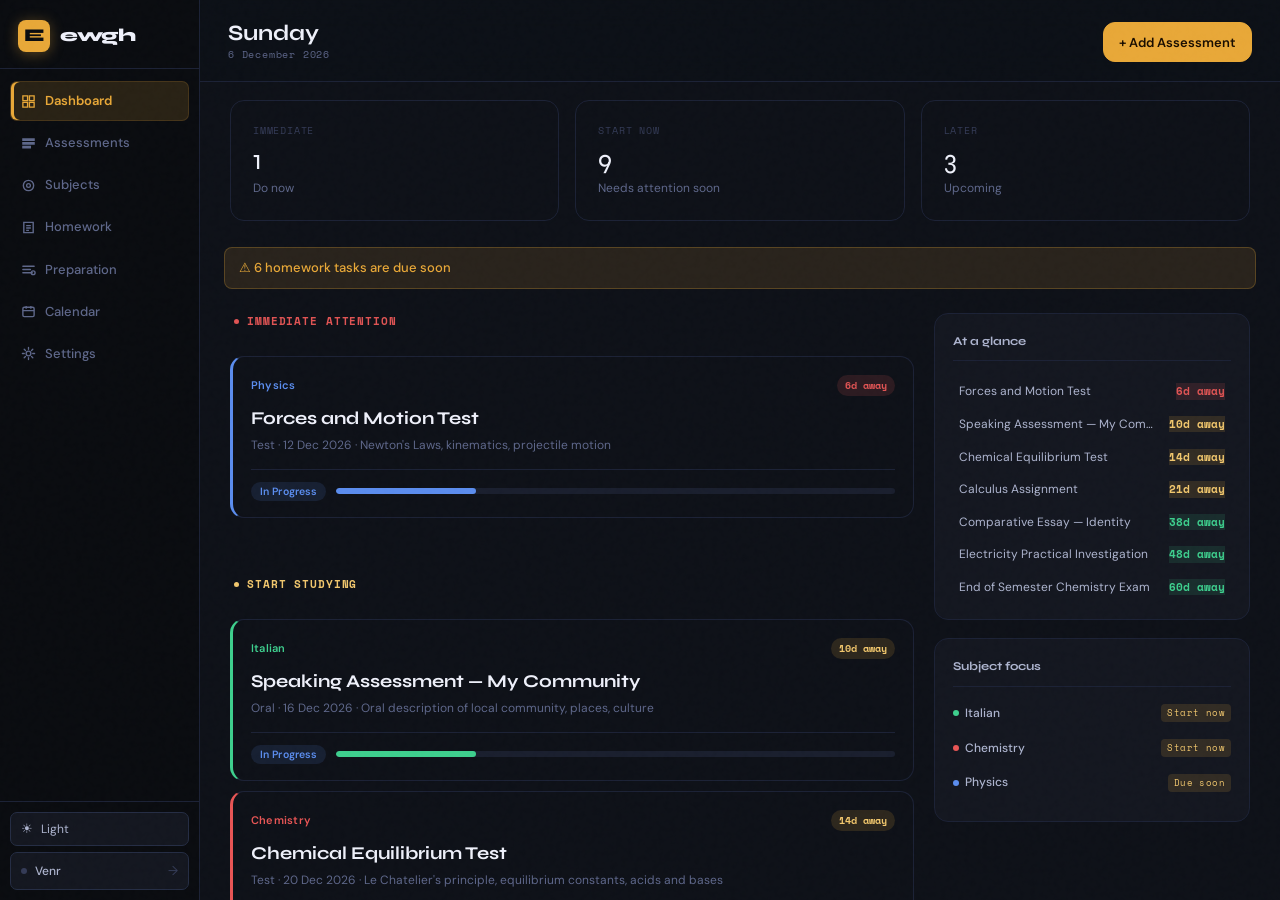
==== index.html @ c9651c01 "Add files via upload" ====
<!DOCTYPE html>
<html lang="en" data-theme="dark">
<head>
<meta charset="UTF-8">
<meta name="viewport" content="width=device-width, initial-scale=1.0">
<title>Ewgh | Efficient Work and Goal Handler</title>
<link rel="icon" type="image/png" href="favicon.png">
<link rel="preconnect" href="https://fonts.googleapis.com">
<link rel="preconnect" href="https://fonts.gstatic.com" crossorigin>
<link href="https://fonts.googleapis.com/css2?family=Space+Mono:wght@400;700&family=Syne:wght@500;600;700;800&family=DM+Sans:ital,wght@0,300;0,400;0,500;0,600;1,400&display=swap" rel="stylesheet">
<link rel="stylesheet" href="style.css">
</head>
<body>

<!-- ═══════════════════════════════════════════════════════
     SIDEBAR
═══════════════════════════════════════════════════════ -->
<aside class="sidebar">
  <div class="sidebar-brand">
    <div class="brand-mark">E</div>
    <span class="brand-name">ewgh</span>
  </div>

  <nav class="nav">
    <a class="nav-item active" data-view="dashboard">
      <svg class="nav-icon" viewBox="0 0 16 16"><path d="M2 2h5v5H2zM9 2h5v5H9zM2 9h5v5H2zM9 9h5v5H9z"/></svg>
      <span>Dashboard</span>
    </a>
    <a class="nav-item" data-view="assessments">
      <svg class="nav-icon" viewBox="0 0 16 16"><path d="M2 3h12v1.5H2zM2 7h12v1.5H2zM2 11h8v1.5H2z"/></svg>
      <span>Assessments</span>
    </a>
    <a class="nav-item" data-view="subjects">
      <svg class="nav-icon" viewBox="0 0 16 16"><circle cx="8" cy="8" r="5.5" fill="none" stroke-width="1.5"/><circle cx="8" cy="8" r="2"/></svg>
      <span>Subjects</span>
    </a>
    <a class="nav-item" data-view="homework">
      <svg class="nav-icon" viewBox="0 0 16 16"><path d="M3 2.5h10v11H3z" fill="none" stroke-width="1.5"/><path d="M5.5 6h5M5.5 8.5h5M5.5 11h3"/></svg>
      <span>Homework</span>
    </a>
    <a class="nav-item" data-view="workspace">
      <svg class="nav-icon" viewBox="0 0 16 16"><path d="M2 4.5h12M2 8h8M2 11.5h10" stroke-linecap="round" stroke-width="1.5" fill="none"/><circle cx="13" cy="11.5" r="2" fill="none" stroke-width="1.5"/></svg>
      <span>Preparation</span>
    </a>
    <a class="nav-item" data-view="calendar">
      <svg class="nav-icon" viewBox="0 0 16 16"><rect x="2" y="3.5" width="12" height="10" rx="1.5" fill="none" stroke-width="1.5"/><path d="M2 7h12M5.5 2v3M10.5 2v3"/></svg>
      <span>Calendar</span>
    </a>
    <a class="nav-item" data-view="settings">
      <svg class="nav-icon" viewBox="0 0 16 16"><circle cx="8" cy="8" r="2.5" fill="none" stroke-width="1.5"/><path d="M8 1.5v2M8 12.5v2M1.5 8h2M12.5 8h2M3.4 3.4l1.4 1.4M11.2 11.2l1.4 1.4M3.4 12.6l1.4-1.4M11.2 4.8l1.4-1.4" stroke-linecap="round"/></svg>
      <span>Settings</span>
    </a>
  </nav>

  <div class="sidebar-foot">
    <button class="theme-btn" onclick="toggleTheme()">
      <span id="theme-icon">☀</span>
      <span id="theme-label">Light</span>
    </button>
    <a class="venr-link" href="venr.html" target="_blank">
      <span class="venr-dot"></span>
      <span class="venr-name">Venr</span>
      <span class="venr-arrow">→</span>
    </a>
  </div>
</aside>

<!-- ═══════════════════════════════════════════════════════
     MAIN
═══════════════════════════════════════════════════════ -->
<main class="main">

  <!-- ── DASHBOARD ────────────────────────────────────── -->
  <section id="view-dashboard" class="view active">
    <header class="topbar">
      <div>
        <div class="topbar-day" id="hdr-day"></div>
        <div class="topbar-date" id="hdr-date"></div>
      </div>
      <div class="topbar-right">
        <button class="btn btn-primary" onclick="openAddAssessment()">+ Add Assessment</button>
      </div>
    </header>


    <div class="dash-summary" id="dash-summary"></div>

    <div id="alert-banner" class="alert-strip hidden"></div>
    <div id="almost-due-banner" class="alert-strip alert-strip-amber hidden"></div>

    <div class="dash-layout">
      <div class="dash-feed">

        <div class="feed-group">
          <div class="feed-label urgent-label">
            <span class="feed-dot"></span>IMMEDIATE ATTENTION
          </div>
          <div id="do-now-list" class="card-stack"></div>
        </div>

        <div class="feed-group">
          <div class="feed-label warn-label">
            <span class="feed-dot"></span>START STUDYING
          </div>
          <div id="coming-soon-list" class="card-stack"></div>
        </div>

        <div class="feed-group">
          <div class="feed-label dim-label">
            <span class="feed-dot"></span>COMING UP LATER
          </div>
          <div id="later-list" class="card-stack"></div>
        </div>

      </div>

      <div class="dash-rail">
        <div class="rail-card">
          <div class="rail-title">At a glance</div>
          <div id="urgency-radar"></div>
        </div>
        <div class="rail-card">
          <div class="rail-title">Subject focus</div>
          <div id="subject-status-list"></div>
        </div>
      </div>
    </div>
  </section>

  <!-- ── ASSESSMENTS ──────────────────────────────────── -->
  <section id="view-assessments" class="view">
    <header class="topbar">
      <div>
        <h1 class="page-title">Assessments</h1>
        <div class="page-sub" id="assessment-count-label"></div>
      </div>
      <div class="topbar-right">
        <select id="filter-subject" class="sel">
          <option value="">All Subjects</option>
        </select>
        <select id="filter-type" class="sel">
          <option value="">All Types</option>
          <option value="exam">Exam</option><option value="test">Test</option>
          <option value="assignment">Assignment</option><option value="oral">Oral</option>
          <option value="practical">Practical</option><option value="project">Project</option>
          <option value="investigation">Investigation</option><option value="task">Task</option>
        </select>
        <button class="btn btn-primary" onclick="openAddAssessment()">+ Add Assessment</button>
      </div>
    </header>
    
    <div id="assessments-grid" class="a-grid"></div>
  </section>

  <!-- ── SUBJECTS ─────────────────────────────────────── -->
  <section id="view-subjects" class="view">
    <header class="topbar">
      <div><h1 class="page-title">Subjects</h1></div>
      <div class="topbar-right">
        <button class="btn btn-outline" onclick="openAddSubjectModal()">+ Add Subject</button>
      </div>
    </header>
    <div id="subjects-grid" class="s-grid"></div>
  </section>

  <!-- ── HOMEWORK ─────────────────────────────────────── -->
  <section id="view-homework" class="view">
    <header class="topbar">
      <div>
        <h1 class="page-title">Homework</h1>
        <div class="page-sub">Day-to-day tasks</div>
      </div>
      <div class="topbar-right"></div>
    </header>
    <div class="summary-strip" id="homework-summary"></div>
    <div id="homework-grid" class="hw-grid"></div>
  </section>

  <!-- ── PREPARATION ─────────────────────────────────── -->
  <section id="view-workspace" class="view">
    <!-- Main list view -->
    <div id="prep-list-view">
      <header class="topbar">
        <div>
          <h1 class="page-title">Preparation</h1>
          <div class="page-sub" id="prep-subtitle">Active assessments to prepare for</div>
        </div>
        <div class="topbar-right">
          <button class="btn btn-primary" onclick="openAddAssessment()">+ Add Assessment</button>
        </div>
      </header>
      <div id="prep-body" class="prep-body"></div>
    </div>

    <!-- Assessment detail / prep page -->
    <div id="prep-detail-view" class="hidden">
      <header class="topbar">
        <div style="display:flex;align-items:center;gap:12px">
          <button class="btn btn-ghost prep-back-btn" onclick="closePrepDetail()">
            <svg viewBox="0 0 16 16" width="14" height="14" fill="none" stroke="currentColor" stroke-width="1.8" stroke-linecap="round"><path d="M10 3L5 8l5 5"/></svg>
            Preparation
          </button>
          <div class="topbar-divider"></div>
          <div>
            <div id="prep-detail-title" class="page-title" style="font-size:18px"></div>
            <div id="prep-detail-sub" class="page-sub"></div>
          </div>
        </div>
        <div class="topbar-right">
          <div id="prep-detail-countdown" class="prep-countdown-badge"></div>
        </div>
      </header>
      <div id="prep-detail-body" class="prep-detail-body"></div>
    </div>
  </section>

  <!-- ── CALENDAR ─────────────────────────────────────── -->
  <section id="view-calendar" class="view">
    <header class="topbar">
      <div>
        <h1 class="page-title">Calendar</h1>
        <div class="page-sub" id="cal-month-label"></div>
      </div>
      <div class="topbar-right">
        <div class="cal-controls">
          <div class="cal-view-switch" role="tablist" aria-label="Calendar view switcher">
            <button class="btn btn-outline cal-view-btn" id="cal-view-year" onclick="calSetView('year')" title="Year view">Year</button>
            <button class="btn btn-outline cal-view-btn" id="cal-view-month" onclick="calSetView('month')" title="Month view">Month</button>
            <button class="btn btn-outline cal-view-btn" id="cal-view-week" onclick="calSetView('week')" title="Week view">Week</button>
          </div>
          <div class="cal-divider"></div>
          <button class="btn btn-ghost" onclick="calNav(-1)" aria-label="Previous period">‹</button>
          <button class="btn btn-ghost cal-today-btn" onclick="calToday()">Today</button>
          <button class="btn btn-ghost" onclick="calNav(1)" aria-label="Next period">›</button>
        </div>
      </div>
    </header>
    <div class="cal-shell" id="cal-shell">
      <div class="cal-main" id="cal-main"></div>
      <div class="cal-panel" id="cal-panel">
        <div class="cal-panel-empty">Select a day</div>
      </div>
    </div>
  </section>

  <!-- ── SETTINGS ─────────────────────────────────────── -->
  <section id="view-settings" class="view">
    <header class="topbar">
      <div><h1 class="page-title">Settings</h1></div>
    </header>
    <div class="settings-wrap">

      <div class="settings-card">
        <h3 class="settings-title">Revision Lead Times</h3>
        <p class="settings-sub">Days before due date when revision should begin.</p>
        <div class="settings-row"><label>Easy quiz</label><input type="number" id="pref-lead-easy" class="settings-num" min="1" max="30"><span class="settings-unit">days</span></div>
        <div class="settings-row"><label>Moderate test</label><input type="number" id="pref-lead-moderate" class="settings-num" min="1" max="60"><span class="settings-unit">days</span></div>
        <div class="settings-row"><label>Major exam</label><input type="number" id="pref-lead-hard" class="settings-num" min="1" max="90"><span class="settings-unit">days</span></div>
      </div>

      <div class="settings-card">
        <h3 class="settings-title">Appearance</h3>
        <div class="settings-row">
          <label>Theme</label>
          <button class="btn btn-outline" onclick="toggleTheme()" id="theme-settings-btn">Switch to Light</button>
        </div>
      </div>

      <div class="settings-card">
        <h3 class="settings-title">Venr Integration</h3>
        <p class="settings-sub">Venr is a focused recall &amp; speaking practice tool.</p>
        <a href="venr.html" target="_blank" class="btn btn-outline venr-open-btn">Open Venr →</a>
      </div>

      <div class="settings-card danger-card">
        <h3 class="settings-title">Data</h3>
        <p class="settings-sub">Export, import, or reset all Ewgh data.</p>
        <div class="settings-btn-row">
          <button class="btn btn-outline" onclick="exportData()">Export JSON</button>
          <button class="btn btn-outline" onclick="triggerImport()">Import JSON</button>
          <button class="btn btn-danger" onclick="confirmReset()">Reset All Data</button>
        </div>
        <input type="file" id="import-file-input" accept=".json" style="display:none" onchange="importData(event)">
      </div>

    </div>
    <div class="settings-footer">
      <button class="btn btn-primary" onclick="saveSettings()">Save Preferences</button>
      <span id="settings-saved-msg" class="save-tick hidden">✓ Saved</span>
    </div>
  </section>

</main>

<!-- ═══════════════════════════════════════════════════════
     MODAL: ADD / EDIT ASSESSMENT
═══════════════════════════════════════════════════════ -->
<div id="modal-assessment" class="overlay hidden">
  <div class="dialog">
    <div class="dialog-head">
      <h2 id="modal-title" class="dialog-title">Add Assessment</h2>
      <button class="close-btn" onclick="closeModal('modal-assessment')">✕</button>
    </div>
    <div class="dialog-body">
      <input type="hidden" id="form-id">
      <div class="form-row2">
        <div class="fgroup"><label class="flabel">Subject *</label><select id="form-subject" class="finput"><option value="">Select…</option></select></div>
        <div class="fgroup"><label class="flabel">Type *</label><select id="form-type" class="finput"><option value="test">Test</option><option value="exam">Exam</option><option value="assignment">Assignment</option><option value="oral">Oral</option><option value="practical">Practical</option><option value="project">Project</option><option value="investigation">Investigation</option><option value="task">Task</option></select></div>
      </div>
      <div class="fgroup"><label class="flabel">Title *</label><input type="text" id="form-title" class="finput" placeholder="e.g. Forces and Motion Test"></div>
      <div class="form-row2">
        <div class="fgroup"><label class="flabel">Due / Test Date *</label><input type="date" id="form-date" class="finput"></div>
        <div class="fgroup"><label class="flabel">Weighting (%)</label><input type="number" id="form-weighting" class="finput" min="0" max="100" placeholder="e.g. 25"></div>
      </div>
      <div class="fgroup"><label class="flabel">Topic Summary</label><input type="text" id="form-topic" class="finput" placeholder="What this covers in brief"></div>
      <div class="fgroup"><label class="flabel">Syllabus Points <span class="flabel-hint">one per line</span></label><textarea id="form-syllabus" class="finput ftextarea" rows="4" placeholder="Newton's First Law&#10;Kinematics equations&#10;Projectile motion"></textarea></div>
      <div class="fgroup"><label class="flabel">Difficulty</label><select id="form-difficulty" class="finput"><option value="easy">Easy</option><option value="moderate" selected>Moderate</option><option value="hard">Hard</option></select></div>
      <div class="fgroup"><label class="flabel">Notes</label><textarea id="form-notes" class="finput ftextarea" rows="2" placeholder="Extra notes, links, resources…"></textarea></div>
    </div>
    <div class="dialog-foot">
      <button class="btn btn-ghost" onclick="closeModal('modal-assessment')">Cancel</button>
      <button class="btn btn-primary" onclick="saveAssessment()">Save Assessment</button>
    </div>
  </div>
</div>

<!-- ═══════════════════════════════════════════════════════
     MODAL: ASSESSMENT DETAIL
═══════════════════════════════════════════════════════ -->
<div id="modal-detail" class="overlay hidden">
  <div class="dialog dialog-lg">
    <div class="dialog-head">
      <h2 id="detail-title" class="dialog-title"></h2>
      <button class="close-btn" onclick="closeModal('modal-detail')">✕</button>
    </div>
    <div class="dialog-body" id="detail-body"></div>
  </div>
</div>

<!-- ═══════════════════════════════════════════════════════
     MODAL: SUBJECT
═══════════════════════════════════════════════════════ -->
<div id="modal-subject" class="overlay hidden">
  <div class="dialog dialog-sm">
    <div class="dialog-head">
      <h2 id="subj-modal-title" class="dialog-title">Add Subject</h2>
      <button class="close-btn" onclick="closeModal('modal-subject')">✕</button>
    </div>
    <div class="dialog-body">
      <input type="hidden" id="subj-edit-id">
      <div class="fgroup"><label class="flabel">Subject Name *</label><input type="text" id="subj-name" class="finput" placeholder="e.g. Physics"></div>
      <div class="fgroup"><label class="flabel">Colour</label><input type="color" id="subj-color" class="finput fcolor" value="#e8a838"></div>
      <div class="fgroup"><label class="flabel">Priority</label><select id="subj-priority" class="finput"><option value="1">Normal</option><option value="1.5">High</option><option value="2">Critical</option></select></div>
    </div>
    <div class="dialog-foot">
      <button class="btn btn-ghost" onclick="closeModal('modal-subject')">Cancel</button>
      <button class="btn btn-primary" id="subj-save-btn" onclick="saveSubject()">Add Subject</button>
    </div>
  </div>
</div>

<!-- ═══════════════════════════════════════════════════════
     MODAL: HOMEWORK
═══════════════════════════════════════════════════════ -->
<div id="modal-homework" class="overlay hidden">
  <div class="dialog dialog-sm">
    <div class="dialog-head">
      <h2 id="hw-modal-title" class="dialog-title">Add Homework</h2>
      <button class="close-btn" onclick="closeModal('modal-homework')">✕</button>
    </div>
    <div class="dialog-body">
      <input type="hidden" id="hw-form-id">
      <input type="hidden" id="hw-preset-subject">
      <div class="fgroup" id="hw-subject-row"><label class="flabel">Subject *</label><select id="hw-subject" class="finput"><option value="">Select…</option></select></div>
      <div class="fgroup" style="display:none"><label class="flabel">Subject</label><div id="hw-subject-label" class="finput" style="display:none;padding:8px 11px;background:var(--bg-3);color:var(--t0);border-radius:8px;font-size:13px"></div></div>
      <div class="fgroup"><label class="flabel">Task *</label><input type="text" id="hw-task" class="finput" placeholder="e.g. Complete Chapter 4 exercises"></div>
      <div class="fgroup"><label class="flabel">Due Date</label><input type="date" id="hw-date" class="finput"></div>
      <div class="fgroup"><label class="flabel">Priority</label><select id="hw-priority" class="finput"><option value="normal">Normal</option><option value="high">High</option><option value="urgent">Urgent</option></select></div>
    </div>
    <div class="dialog-foot">
      <button class="btn btn-ghost" onclick="closeModal('modal-homework')">Cancel</button>
      <button class="btn btn-primary" onclick="saveHomework()">Save Homework</button>
    </div>
  </div>
</div>

<!-- TOAST -->
<div id="toast" class="toast hidden"></div>

<script src="app.js"></script>
</body>
</html>
---- style.css ----
/* ═══════════════════════════════════════════════════════════════
   EWGH — style.css
   Redesigned: precise dark/light, amber from original dark mode
   ═══════════════════════════════════════════════════════════════ */

*, *::before, *::after { box-sizing: border-box; margin: 0; padding: 0; }

/* ── DARK THEME ─────────────────────────────────────────────── */
:root,
[data-theme="dark"] {
  /* backgrounds — stepped depth */
  --bg-0:  #0a0c10;
  --bg-1:  #0e1118;
  --bg-2:  #141720;
  --bg-3:  #1a1f2e;
  --bg-4:  #202535;
  --bg-5:  #272d40;

  /* borders */
  --line:        #1c2236;
  --line-mid:    #252d44;
  --line-bright: #2e3855;

  /* accent — amber, SAME tone as original dark mode */
  --amber:       #e8a838;
  --amber-soft:  #f1c76d;
  --amber-dim:   rgba(232,168,56,.14);
  --amber-hover: rgba(232,168,56,.22);
  --amber-press: rgba(232,168,56,.08);

  /* semantic colours */
  --red:     #e05454;
  --red-dim: rgba(224,84,84,.14);
  --green:   #3ecf8e;
  --grn-dim: rgba(62,207,142,.12);
  --blue:    #5b8dee;
  --blu-dim: rgba(91,141,238,.12);
  --purple:  #a78bfa;
  --pur-dim: rgba(167,139,250,.12);

  /* text */
  --t0: #eef0fa;
  --t1: #adb4ce;
  --t2: #5e678a;
  --t3: #343b56;

  /* input */
  --input-bg: #181c2a;
  --input-border: #252d44;

  /* card hover */
  --card-hover: #1a1f2e;

  /* shadows */
  --sh-sm: 0 2px 8px rgba(0,0,0,.45);
  --sh-md: 0 6px 24px rgba(0,0,0,.55);
  --sh-lg: 0 16px 56px rgba(0,0,0,.65);

  /* Subject card skeuomorphic tokens — dark */
  --s-face-top:        #181c28;
  --s-face-bot:        #101319;
  --s-border:          #252d44;
  --s-border-hover:    #323d5a;
  --s-top-highlight:   rgba(255,255,255,.055);
  --s-bot-shadow-inner:rgba(0,0,0,.22);
  --s-shadow-1:        rgba(0,0,0,.45);
  --s-shadow-2:        rgba(0,0,0,.32);
  --s-divider:         #1c2236;
  --s-divider-hi:      rgba(255,255,255,.04);
  --s-dot-ring:        rgba(255,255,255,.06);
  --s-btn-bg:          #1a1f2e;
  --s-btn-border:      #252d44;
  --s-btn-bg-hover:    #202535;
}

/* ── LIGHT THEME ────────────────────────────────────────────── */
[data-theme="light"] {
  --bg-0:  #e8ecf4;
  --bg-1:  #f0f3fb;
  --bg-2:  #ffffff;
  --bg-3:  #edf0f9;
  --bg-4:  #e4e8f3;
  --bg-5:  #d8ddef;

  --line:        #dce0ef;
  --line-mid:    #c8cedf;
  --line-bright: #b8bfd6;

  /* amber/yellow: match dark mode more closely and stay bright in light mode */
  --amber:       #e8a838;
  --amber-soft:  #f1c76d;
  --amber-dim:   rgba(232,168,56,.16);
  --amber-hover: rgba(232,168,56,.24);
  --amber-press: rgba(232,168,56,.10);

  --red:     #c0352c;
  --red-dim: rgba(192,53,44,.1);
  --green:   #1a8a58;
  --grn-dim: rgba(26,138,88,.1);
  --blue:    #2a5fc4;
  --blu-dim: rgba(42,95,196,.1);
  --purple:  #6c44d4;
  --pur-dim: rgba(108,68,212,.1);

  --t0: #0d1022;
  --t1: #2e3550;
  --t2: #5a6285;
  --t3: #9ba3c0;

  --input-bg: #f4f6fd;
  --input-border: #c8cedf;
  --card-hover: #edf0f9;

  --sh-sm: 0 2px 8px rgba(0,0,0,.07);
  --sh-md: 0 6px 24px rgba(0,0,0,.10);
  --sh-lg: 0 16px 56px rgba(0,0,0,.14);

  /* Subject card skeuomorphic tokens — light */
  --s-face-top:        #ffffff;
  --s-face-bot:        #f5f7fd;
  --s-border:          #cdd3e8;
  --s-border-hover:    #b0bad4;
  --s-top-highlight:   rgba(255,255,255,.90);
  --s-bot-shadow-inner:rgba(180,190,220,.18);
  --s-shadow-1:        rgba(100,115,160,.14);
  --s-shadow-2:        rgba(100,115,160,.09);
  --s-divider:         #dce0ef;
  --s-divider-hi:      rgba(255,255,255,.75);
  --s-dot-ring:        rgba(255,255,255,.55);
  --s-btn-bg:          #edf0f9;
  --s-btn-border:      #c8cedf;
  --s-btn-bg-hover:    #e4e8f3;
}

/* ── BASE ───────────────────────────────────────────────────── */
html, body {
  height: 100%;
  font-family: 'DM Sans', sans-serif;
  font-size: 14px;
  line-height: 1.55;
  background: var(--bg-1);
  color: var(--t0);
  overflow: hidden;
}
body { display: flex; }

/* ── SIDEBAR ────────────────────────────────────────────────── */
.sidebar {
  width: 200px;
  min-width: 200px;
  height: 100vh;
  background: var(--bg-0);
  border-right: 1px solid var(--line);
  display: flex;
  flex-direction: column;
  position: sticky;
  top: 0;
  z-index: 200;
}

.sidebar-brand {
  display: flex;
  align-items: center;
  gap: 10px;
  padding: 20px 18px 16px;
  border-bottom: 1px solid var(--line);
}
.brand-mark {
  width: 32px; height: 32px;
  background: var(--amber);
  color: var(--bg-0);
  font-family: 'Syne', sans-serif;
  font-weight: 800;
  font-size: 18px;
  border-radius: 8px;
  display: grid;
  place-items: center;
  flex-shrink: 0;
}
[data-theme="light"] .brand-mark { color: #1a0e00; }
.brand-name {
  font-family: 'Syne', sans-serif;
  font-weight: 800;
  font-size: 18px;
  letter-spacing: -.5px;
  color: var(--t0);
}

.nav {
  flex: 1;
  padding: 12px 10px;
  display: flex;
  flex-direction: column;
  gap: 2px;
  overflow-y: auto;
}
.nav-item {
  display: flex;
  align-items: center;
  gap: 9px;
  padding: 9px 10px;
  border-radius: 7px;
  color: var(--t2);
  font-size: 13px;
  font-weight: 500;
  cursor: pointer;
  text-decoration: none;
  transition: background .13s, color .13s;
  border: 1px solid transparent;
}
.nav-item:hover { background: var(--bg-2); color: var(--t1); }
.nav-item.active {
  background: var(--amber-dim);
  color: var(--amber);
  border-color: rgba(232,168,56,.15);
  font-weight: 600;
}
.nav-icon {
  width: 15px; height: 15px;
  stroke: currentColor;
  fill: none;
  flex-shrink: 0;
  stroke-width: 1.4;
}
.nav-item.active .nav-icon { stroke: var(--amber); }

.sidebar-foot {
  padding: 10px;
  border-top: 1px solid var(--line);
  display: flex;
  flex-direction: column;
  gap: 6px;
}

.theme-btn {
  display: flex;
  align-items: center;
  gap: 8px;
  padding: 8px 10px;
  background: var(--bg-2);
  border: 1px solid var(--line-mid);
  border-radius: 7px;
  color: var(--t1);
  font-family: 'DM Sans', sans-serif;
  font-size: 12px;
  cursor: pointer;
  transition: background .13s;
  width: 100%;
  text-align: left;
}
.theme-btn:hover { background: var(--bg-3); }
#theme-icon { font-size: 13px; line-height: 1; }

.venr-link {
  display: flex;
  align-items: center;
  gap: 8px;
  padding: 8px 10px;
  background: var(--bg-2);
  border: 1px solid var(--line-mid);
  border-radius: 7px;
  color: var(--t1);
  font-size: 12px;
  text-decoration: none;
  cursor: pointer;
  transition: background .13s, color .13s, border-color .13s;
}
.venr-link:hover {
  background: var(--amber-dim);
  color: var(--amber);
  border-color: rgba(232,168,56,.2);
}
.venr-dot {
  width: 6px; height: 6px;
  border-radius: 50%;
  background: var(--t3);
  flex-shrink: 0;
  transition: background .13s;
}
.venr-link:hover .venr-dot { background: var(--amber); }
.venr-name { flex: 1; font-weight: 500; }
.venr-arrow { font-size: 13px; color: var(--t3); }
.venr-link:hover .venr-arrow { color: var(--amber); }

/* ── MAIN ───────────────────────────────────────────────────── */
.main {
  flex: 1;
  height: 100vh;
  overflow-y: auto;
  overflow-x: hidden;
  background: var(--bg-1);
}

.view { display: none; min-height: 100%; padding-bottom: 80px; }
.view.active { display: block; }

/* ── TOPBAR ─────────────────────────────────────────────────── */
.topbar {
  display: flex;
  align-items: center;
  justify-content: space-between;
  padding: 20px 24px 16px;
  border-bottom: 1px solid var(--line);
  position: sticky;
  top: 0;
  background: var(--bg-1);
  z-index: 50;
  gap: 12px;
}
.topbar-right {
  display: flex;
  align-items: center;
  gap: 8px;
  flex-wrap: wrap;
  justify-content: flex-end;
}

.topbar-day {
  font-family: 'Syne', sans-serif;
  font-size: 22px;
  font-weight: 700;
  color: var(--t0);
  line-height: 1;
}
.topbar-date {
  font-family: 'Space Mono', monospace;
  font-size: 10px;
  color: var(--t2);
  letter-spacing: .8px;
  margin-top: 3px;
}

.page-title {
  font-family: 'Syne', sans-serif;
  font-size: 20px;
  font-weight: 700;
  color: var(--t0);
  line-height: 1;
}
.page-sub {
  font-size: 12px;
  color: var(--t2);
  margin-top: 3px;
}

/* ── BUTTONS ────────────────────────────────────────────────── */
.btn {
  display: inline-flex;
  align-items: center;
  gap: 5px;
  padding: 8px 15px;
  border-radius: 7px;
  font-family: 'DM Sans', sans-serif;
  font-size: 13px;
  font-weight: 500;
  cursor: pointer;
  transition: all .13s;
  white-space: nowrap;
  border: 1px solid transparent;
}
.btn-primary {
  background: var(--amber);
  color: #1a0e00;
  border-color: var(--amber);
}
.btn-primary:hover { opacity: .88; transform: translateY(-1px); }
.btn-outline {
  background: transparent;
  color: var(--t1);
  border-color: var(--line-mid);
}
.btn-outline:hover { background: var(--bg-3); color: var(--t0); border-color: var(--line-bright); }
.btn-ghost {
  background: transparent;
  color: var(--t2);
  border-color: transparent;
}
.btn-ghost:hover { background: var(--bg-3); color: var(--t1); }
.btn-danger {
  background: var(--red-dim);
  color: var(--red);
  border-color: var(--red-dim);
}
.btn-danger:hover { opacity: .8; }
.btn-danger-sm {
  background: transparent;
  color: var(--red);
  border: 1px solid var(--red-dim);
  padding: 5px 10px;
  border-radius: 6px;
  font-size: 12px;
  cursor: pointer;
  font-family: 'DM Sans', sans-serif;
  transition: background .13s;
}
.btn-danger-sm:hover { background: var(--red-dim); }

.btn-sm { padding: 5px 10px; font-size: 12px; }

.sel {
  padding: 7px 10px;
  background: var(--bg-2);
  border: 1px solid var(--line-mid);
  border-radius: 7px;
  color: var(--t1);
  font-family: 'DM Sans', sans-serif;
  font-size: 12px;
  cursor: pointer;
  appearance: none;
}
.sel:focus { outline: none; border-color: var(--amber); }

/* ── ALERT STRIP ────────────────────────────────────────────── */
.alert-strip {
  margin: 14px 24px 0;
  padding: 10px 14px;
  background: var(--red-dim);
  border: 1px solid rgba(224,84,84,.25);
  border-radius: 8px;
  color: var(--red);
  font-size: 13px;
  font-weight: 500;
}
.alert-strip::before { content: '⚠  '; }
.alert-strip-amber {
  background: rgba(232,168,56,.12);
  border-color: rgba(232,168,56,.25);
  color: var(--amber);
}

/* ── DASHBOARD LAYOUT ───────────────────────────────────────── */
.dash-layout {
  display: grid;
  grid-template-columns: minmax(0, 1fr) 292px;
  gap: 24px;
  padding: 22px 28px 28px;
  align-items: start;
}
.dash-feed { display: flex; flex-direction: column; gap: 32px; min-width: 0; }
.dash-rail { display: flex; flex-direction: column; gap: 16px; position: sticky; top: 88px; align-self: start; }

.feed-group { display: flex; flex-direction: column; gap: 11px; }
.feed-label {
  display: flex;
  align-items: center;
  gap: 7px;
  font-family: 'Space Mono', monospace;
  font-size: 9.5px;
  font-weight: 700;
  letter-spacing: 2.5px;
  text-transform: uppercase;
  padding-bottom: 9px;
  border-bottom: 1px solid var(--line);
}
.feed-dot { width: 5px; height: 5px; border-radius: 50%; background: currentColor; flex-shrink: 0; }
.urgent-label { color: var(--red); }
.warn-label   { color: var(--amber-soft); }
.dim-label    { color: var(--t3); }

.card-stack { display: flex; flex-direction: column; gap: 10px; }

/* ── TASK CARD ──────────────────────────────────────────────── */
.task-card {
  background: var(--bg-2);
  border: 1px solid var(--line);
  border-left: 3px solid var(--c-accent, var(--line-mid));
  border-radius: 10px;
  padding: 16px 18px;
  cursor: pointer;
  transition: background .13s, transform .12s;
}
.task-card:hover { background: var(--card-hover); transform: translateX(2px); }
.task-card.v-urgent { --c-accent: var(--red); }
.task-card.v-warning { --c-accent: var(--amber); }
.task-card.v-neutral { --c-accent: var(--t3); }

.tc-head { display: flex; align-items: flex-start; justify-content: space-between; gap: 12px; margin-bottom: 7px; }
.tc-title { font-family: 'Syne', sans-serif; font-size: 14px; font-weight: 600; color: var(--t0); line-height: 1.3; }
.tc-sub { font-size: 11.5px; color: var(--t2); }
.tc-meta { display: flex; align-items: center; gap: 6px; flex-shrink: 0; }
.tc-action { font-size: 12px; color: var(--amber); font-weight: 500; margin-top: 6px; }
.tc-foot { display: flex; align-items: center; gap: 10px; margin-top: 11px; padding-top: 10px; border-top: 1px solid var(--line); }
.prog-track { flex: 1; height: 3px; background: var(--bg-5); border-radius: 2px; overflow: hidden; }
.prog-fill { height: 100%; border-radius: 2px; transition: width .3s; }

/* Formatted action area with syllabus bullets */
.tc-action-wrap { margin-top: 7px; display: flex; flex-direction: column; gap: 4px; }
.tc-action-label {
  font-size: 11px;
  font-weight: 600;
  color: var(--amber);
  text-transform: uppercase;
  letter-spacing: .6px;
  font-family: 'Space Mono', monospace;
}
.tc-action-bullets { display: flex; flex-direction: column; gap: 2px; }
.tc-action-bullet { font-size: 12.5px; color: var(--t1); padding: 1px 0; line-height: 1.45; font-weight: 500; }

/* Almost Due warning strip — amber, not red */
.almost-due-banner {
  background: rgba(232, 168, 56, 0.12);
  border: 1px solid rgba(232, 168, 56, 0.25);
  border-radius: 6px;
  padding: 5px 10px;
  font-size: 11.5px;
  font-weight: 600;
  color: var(--amber);
  margin-bottom: 6px;
  display: flex;
  align-items: center;
  gap: 6px;
}

/* Badges */
.badge {
  font-family: 'Space Mono', monospace;
  font-size: 9.5px;
  padding: 2px 6px;
  border-radius: 4px;
  letter-spacing: .4px;
  white-space: nowrap;
}
.badge-red    { background: var(--red-dim);   color: var(--red); }
.badge-amber  { background: var(--amber-dim); color: var(--amber-soft); }
.badge-muted  { background: var(--bg-5);      color: var(--t2); }
.badge-green  { background: var(--grn-dim);   color: var(--green); }
.badge-blue   { background: var(--blu-dim);   color: var(--blue); }
.badge-purple { background: var(--pur-dim);   color: var(--purple); }

.days-chip {
  font-family: 'Space Mono', monospace;
  font-size: 10px;
  font-weight: 700;
  padding: 3px 8px;
  border-radius: 999px;
}
.chip-red    { background: var(--red-dim);   color: var(--red); }
.chip-amber  { background: var(--amber-dim); color: var(--amber-soft); }
.chip-green  { background: var(--grn-dim);   color: var(--green); }
.chip-neutral { background: var(--bg-3);      color: var(--t2); }

/* Empty state */
.empty-box {
  padding: 24px 18px;
  text-align: center;
  color: var(--t3);
  font-size: 13px;
  border: 1px dashed var(--line-mid);
  border-radius: 10px;
}

/* Rail cards */
.rail-card {
  background: var(--bg-2);
  border: 1px solid var(--line);
  border-radius: 10px;
  padding: 16px;
  display: flex;
  flex-direction: column;
  gap: 10px;
}
.rail-title {
  font-family: 'Syne', sans-serif;
  font-size: 12px;
  font-weight: 700;
  color: var(--t1);
  padding-bottom: 8px;
  border-bottom: 1px solid var(--line);
}

.radar-row {
  display: flex;
  align-items: center;
  gap: 10px;
  padding: 6px 6px;
  border-radius: 7px;
  cursor: pointer;
  transition: background .12s;
}
.radar-row:hover { background: var(--bg-3); }
.radar-name { flex: 1; font-family: 'DM Sans', sans-serif; font-size: 12px; font-weight: 400; color: var(--t1); overflow: hidden; text-overflow: ellipsis; white-space: nowrap; }
.radar-days { font-family: 'Space Mono', monospace; font-size: 10.5px; font-weight: 700; }

.focus-row { display: flex; flex-direction: column; gap: 5px; margin-bottom: 8px; padding: 2px 0; }
.focus-head { display: flex; align-items: center; justify-content: space-between; }
.focus-subj {
  font-family: 'DM Sans', sans-serif;
  font-size: 12px;
  color: var(--t1);
  font-weight: 500;
  display: flex;
  align-items: center;
  gap: 6px;
}
.focus-subj::before {
  content: '';
  display: inline-block;
  width: 6px; height: 6px;
  border-radius: 50%;
  background: var(--sc, var(--amber));
}
.focus-bar-wrap { height: 3px; background: var(--bg-5); border-radius: 2px; overflow: hidden; }
.focus-bar { height: 100%; border-radius: 2px; opacity: .7; }

/* ── ASSESSMENTS GRID ───────────────────────────────────────── */
.a-grid {
  padding: 22px 28px 28px;
  display: grid;
  grid-template-columns: repeat(auto-fill, minmax(285px, 1fr));
  gap: 16px;
}

.a-card {
  background: var(--bg-2);
  border: 1px solid var(--line);
  border-top: 2px solid var(--subject-color, var(--line-mid));
  border-radius: 10px;
  padding: 16px;
  cursor: pointer;
  transition: background .13s, transform .12s, box-shadow .14s;
  position: relative;
  overflow: hidden;
}
.a-card:hover { background: var(--card-hover); transform: translateY(-2px); box-shadow: var(--sh-md); }


.a-section {
  grid-column: 1 / -1;
  display: flex;
  align-items: end;
  justify-content: space-between;
  gap: 12px;
  margin: 12px 0 4px;
  padding-top: 2px;
}
.a-section + .a-card { margin-top: 0; }
.a-section-title {
  font-family: 'Syne', sans-serif;
  font-size: 20px;
  font-weight: 800;
  color: var(--t0);
  line-height: 1;
}
.a-section-sub {
  font-family: 'Space Mono', monospace;
  font-size: 10px;
  color: var(--t2);
  text-transform: uppercase;
  letter-spacing: .8px;
}
.a-card.is-completed {
  background: linear-gradient(180deg, var(--bg-2), var(--bg-3));
}
.a-card.is-completed::after {
  content: '';
  position: absolute;
  inset: 0;
  pointer-events: none;
  background: linear-gradient(180deg, transparent, rgba(0,0,0,.02));
}
[data-theme="dark"] .a-card.is-completed::after {
  background: linear-gradient(180deg, transparent, rgba(255,255,255,.01));
}
.a-score-wrap {
  display: flex;
  align-items: baseline;
  justify-content: space-between;
  gap: 10px;
  margin: 2px 0 8px;
}
.a-score-big {
  font-family: 'Syne', sans-serif;
  font-size: 34px;
  line-height: .95;
  font-weight: 800;
  letter-spacing: -.03em;
}
.a-score-big.score-green { color: var(--green); }
.a-score-big.score-amber { color: var(--amber); }
.a-score-big.score-red { color: var(--red); }
.a-score-note {
  font-family: 'Space Mono', monospace;
  font-size: 10px;
  color: var(--t2);
}

.a-subject { font-family: 'DM Sans', sans-serif; font-size: 11px; font-weight: 600; letter-spacing: .02em; text-transform: none; color: var(--subject-color, var(--amber)); margin-bottom: 2px; }
.a-title { font-family: 'Syne', sans-serif; font-size: 16px; font-weight: 700; color: var(--t0); line-height: 1.3; margin-bottom: 4px; }
.a-type { font-size: 9.5px; padding: 2px 7px; border-radius: 3px; background: var(--bg-5); color: var(--t2); text-transform: capitalize; font-family: 'Space Mono', monospace; }
.a-meta { display: flex; align-items: center; gap: 9px; margin-bottom: 8px; flex-wrap: wrap; }
.a-date { font-family: 'Space Mono', monospace; font-size: 10px; color: var(--t2); }
.a-days { font-family: 'Space Mono', monospace; font-size: 10px; font-weight: 700; }
.a-topic { font-size: 12px; color: var(--t2); line-height: 1.4; margin-bottom: 9px; display: -webkit-box; -webkit-line-clamp: 2; -webkit-box-orient: vertical; overflow: hidden; }
.a-foot { display: flex; align-items: center; justify-content: space-between; padding-top: 9px; border-top: 1px solid var(--line); }

.prog-pill {
  font-family: 'DM Sans', sans-serif;
  font-size: 10.5px;
  font-weight: 600;
  padding: 3px 9px;
  border-radius: 20px;
  letter-spacing: .01em;
}
.p-not_started  { background: var(--bg-5); color: var(--t3); }
.p-in_progress  { background: var(--blu-dim); color: var(--blue); }
.p-revised_once { background: var(--pur-dim); color: var(--purple); }
.p-mostly_prepared { background: var(--grn-dim); color: var(--green); }
.p-ready        { background: var(--grn-dim); color: var(--green); }
.p-done         { background: var(--grn-dim); color: var(--green); }

.diff-row { display: flex; gap: 3px; }
.diff-pip { width: 5px; height: 5px; border-radius: 50%; background: var(--line-mid); }
.diff-pip.on { background: var(--subject-color, var(--amber)); }

/* ── SUBJECTS GRID ──────────────────────────────────────────── */
.s-grid {
  padding: 20px 24px;
  display: grid;
  grid-template-columns: repeat(auto-fill, minmax(235px, 1fr));
  gap: 16px;
}
.s-card {
  background: linear-gradient(160deg, var(--s-face-top, var(--bg-2)) 0%, var(--s-face-bot, var(--bg-1)) 100%);
  border: 1px solid var(--s-border, var(--line-mid));
  border-radius: 16px;
  padding: 17px 17px 14px;
  cursor: pointer;
  position: relative;
  box-shadow:
    0 1px 0 0 var(--s-top-highlight, rgba(255,255,255,.055)) inset,
    0 -1px 0 0 var(--s-bot-shadow-inner, rgba(0,0,0,.18)) inset,
    0 4px 12px var(--s-shadow-1, rgba(0,0,0,.38)),
    0 1px 3px var(--s-shadow-2, rgba(0,0,0,.28));
  transition: box-shadow .18s, transform .16s, border-color .16s;
  /* Per-theme token defaults injected below */
}
.s-card:hover {
  transform: translateY(-3px);
  box-shadow:
    0 1px 0 0 var(--s-top-highlight, rgba(255,255,255,.055)) inset,
    0 -1px 0 0 var(--s-bot-shadow-inner, rgba(0,0,0,.18)) inset,
    0 10px 28px var(--s-shadow-1, rgba(0,0,0,.42)),
    0 2px 6px var(--s-shadow-2, rgba(0,0,0,.30));
  border-color: var(--s-border-hover, var(--line-bright));
}
.s-top { display: flex; align-items: center; justify-content: space-between; margin-bottom: 14px; }
.s-name { font-family: 'Syne', sans-serif; font-size: 17px; font-weight: 800; color: var(--t0); letter-spacing: -.01em; }
.s-dot {
  width: 12px; height: 12px; border-radius: 50%;
  box-shadow:
    0 0 0 1.5px rgba(0,0,0,.25),
    0 1px 3px rgba(0,0,0,.35),
    0 0 0 3px var(--s-dot-ring, rgba(255,255,255,.05));
  transition: box-shadow .2s;
}
.s-card:hover .s-dot {
  box-shadow:
    0 0 0 1.5px rgba(0,0,0,.2),
    0 1px 4px rgba(0,0,0,.3),
    0 0 0 4px var(--s-dot-ring, rgba(255,255,255,.08)),
    0 0 10px var(--subject-dot-glow, rgba(232,168,56,.25));
}
.s-stat {
  display: flex; align-items: center; justify-content: space-between;
  font-size: 12px; color: var(--t2); padding: 6px 0;
  border-bottom: 1px solid var(--s-divider, var(--line));
  position: relative;
}
/* Etched-in dividers — a hairline shadow beneath each row */
.s-stat::after {
  content: '';
  position: absolute;
  bottom: 0; left: 0; right: 0;
  height: 1px;
  background: var(--s-divider-hi, rgba(255,255,255,.04));
  pointer-events: none;
}
.s-stat:last-of-type { border-bottom: none; }
.s-stat:last-of-type::after { display: none; }
.s-stat strong { font-family: 'Space Mono', monospace; font-size: 11px; color: var(--t1); }
.s-badge {
  display: inline-flex; align-items: center; gap: 3px;
  margin-top: 11px; padding: 4px 10px;
  border-radius: 7px; font-size: 11px; font-weight: 600;
  box-shadow: 0 1px 0 rgba(255,255,255,.06) inset, 0 1px 3px rgba(0,0,0,.2);
}
.att-crit { background: var(--red-dim); color: var(--red); border: 1px solid rgba(224,84,84,.28); }
.att-high { background: var(--amber-dim); color: var(--amber-soft); border: 1px solid rgba(232,168,56,.28); }
.att-ok   { background: var(--grn-dim); color: var(--green); border: 1px solid rgba(62,207,142,.22); }
.att-none { background: var(--bg-4); color: var(--t3); border: 1px solid var(--line-mid); }
.s-actions {
  display: flex; gap: 6px; margin-top: 12px; padding-top: 11px;
  border-top: 1px solid var(--s-divider, var(--line));
  position: relative;
}
.s-actions::before {
  content: '';
  position: absolute;
  top: 0; left: 0; right: 0;
  height: 1px;
  background: var(--s-divider-hi, rgba(255,255,255,.04));
  pointer-events: none;
}
.s-edit-btn {
  padding: 5px 11px;
  background: var(--s-btn-bg, var(--bg-3));
  border: 1px solid var(--s-btn-border, var(--line-mid));
  border-radius: 7px; color: var(--t2); font-size: 11px; cursor: pointer;
  font-family: 'DM Sans', sans-serif; font-weight: 500;
  box-shadow: 0 1px 0 rgba(255,255,255,.05) inset, 0 1px 2px rgba(0,0,0,.2);
  transition: background .12s, color .12s, box-shadow .12s;
}
.s-edit-btn:hover {
  background: var(--s-btn-bg-hover, var(--bg-4)); color: var(--t1);
  box-shadow: 0 1px 0 rgba(255,255,255,.07) inset, 0 2px 4px rgba(0,0,0,.25);
}
.s-del-btn {
  padding: 5px 9px;
  background: none;
  border: 1px solid rgba(224,84,84,.22);
  border-radius: 7px; color: var(--red); font-size: 11px; cursor: pointer;
  box-shadow: 0 1px 0 rgba(255,255,255,.04) inset;
  transition: background .12s, box-shadow .12s;
}
.s-del-btn:hover { background: var(--red-dim); box-shadow: 0 1px 0 rgba(255,255,255,.06) inset, 0 2px 4px rgba(0,0,0,.2); }

/* ── HOMEWORK ───────────────────────────────────────────────── */
.hw-grid {
  padding: 20px 24px;
  display: flex;
  flex-direction: column;
  gap: 13px;
}
.hw-section {
  background: var(--bg-2);
  border: 1px solid var(--line);
  border-left: 3px solid var(--hw-col, var(--amber));
  border-radius: 10px;
  overflow: hidden;
}
.hw-sec-head {
  display: flex;
  align-items: center;
  justify-content: space-between;
  padding: 11px 15px;
  border-bottom: 1px solid var(--line);
}
.hw-sec-name {
  display: flex;
  align-items: center;
  gap: 8px;
  font-family: 'Syne', sans-serif;
  font-size: 13px;
  font-weight: 700;
  color: var(--t0);
}
.hw-sec-count {
  font-family: 'Space Mono', monospace;
  font-size: 9.5px;
  color: var(--t3);
  padding: 2px 6px;
  background: var(--bg-4);
  border-radius: 3px;
}
.hw-add-btn { padding: 4px 10px; background: var(--bg-3); border: 1px solid var(--line-mid); border-radius: 5px; color: var(--t2); font-size: 11px; cursor: pointer; font-family: 'DM Sans', sans-serif; transition: background .12s; }
.hw-add-btn:hover { background: var(--bg-4); color: var(--t1); }
.hw-list { padding: 6px 12px 8px; display: flex; flex-direction: column; gap: 1px; }
.hw-empty { padding: 12px 0; color: var(--t3); font-size: 12px; font-style: italic; }
.hw-item { display: flex; align-items: center; gap: 9px; padding: 7px 6px; border-radius: 6px; transition: background .12s; }
.hw-item:hover { background: var(--bg-3); }
.hw-pri { width: 6px; height: 6px; border-radius: 50%; flex-shrink: 0; }
.hw-chk {
  width: 16px; height: 16px;
  border-radius: 4px;
  border: 2px solid var(--line-mid);
  background: var(--input-bg);
  flex-shrink: 0;
  display: grid;
  place-items: center;
  cursor: pointer;
  transition: all .15s;
}
.hw-chk.on { background: var(--green); border-color: var(--green); }
.hw-chk.on::after { content: '✓'; font-size: 10px; color: #fff; font-weight: 700; }
.hw-text { flex: 1; font-size: 13px; color: var(--t1); }
.hw-text.done { text-decoration: line-through; color: var(--t3); }
.hw-due { font-family: 'Space Mono', monospace; font-size: 10px; color: var(--t2); white-space: nowrap; }
.hw-due.overdue { color: var(--red); }
.hw-due.soon    { color: var(--amber); }
.hw-del { opacity: 0; background: none; border: none; color: var(--t3); cursor: pointer; padding: 2px 5px; font-size: 11px; transition: color .12s; }
.hw-item:hover .hw-del { opacity: 1; }
.hw-del:hover { color: var(--red); }

/* ── WORKSPACE ──────────────────────────────────────────────── */
.ws-tabs { display: flex; gap: 5px; flex-wrap: wrap; }
.ws-tab {
  padding: 6px 13px;
  background: var(--bg-2);
  border: 1px solid var(--line-mid);
  border-radius: 20px;
  color: var(--t2);
  font-size: 12px;
  font-weight: 500;
  cursor: pointer;
  transition: all .13s;
  font-family: 'DM Sans', sans-serif;
  white-space: nowrap;
}
.ws-tab:hover { background: var(--bg-3); color: var(--t1); }
.ws-tab.active { color: #fff; border-color: transparent; }
[data-theme="light"] .ws-tab.active { color: #1a0e00; }

.ws-body-wrap {
  padding: 20px 24px;
  display: grid;
  grid-template-columns: 1fr 1fr;
  gap: 16px;
}
.ws-panel {
  background: var(--bg-2);
  border: 1px solid var(--line);
  border-radius: 10px;
  display: flex;
  flex-direction: column;
  min-height: 340px;
  max-height: 66vh;
  overflow: hidden;
}
.ws-panel-head {
  padding: 11px 14px 9px;
  border-bottom: 1px solid var(--line);
  display: flex;
  align-items: center;
  justify-content: space-between;
  flex-shrink: 0;
}
.ws-panel-title { font-family: 'Syne', sans-serif; font-size: 12.5px; font-weight: 700; color: var(--t0); display: flex; align-items: center; gap: 6px; }
.ws-panel-body { flex: 1; overflow-y: auto; padding: 8px 13px 10px; display: flex; flex-direction: column; gap: 2px; }

.ws-a-row { display: flex; align-items: flex-start; gap: 8px; padding: 8px 5px; border-bottom: 1px solid var(--line); cursor: pointer; border-radius: 5px; transition: background .12s; }
.ws-a-row:last-child { border-bottom: none; }
.ws-a-row:hover { background: var(--bg-3); }
.ws-a-dot { width: 7px; height: 7px; border-radius: 50%; flex-shrink: 0; margin-top: 4px; }
.ws-a-info { flex: 1; }
.ws-a-title { font-size: 13px; font-weight: 500; color: var(--t0); line-height: 1.3; }
.ws-a-meta { font-size: 11px; color: var(--t2); margin-top: 1px; }
.ws-a-days { font-family: 'Space Mono', monospace; font-size: 10px; font-weight: 700; flex-shrink: 0; margin-top: 2px; }

.ws-t-row { display: flex; align-items: center; gap: 8px; padding: 5px 4px; border-radius: 5px; transition: background .12s; }
.ws-t-row:hover { background: var(--bg-3); }
.ws-t-chk { width: 15px; height: 15px; border-radius: 4px; border: 2px solid var(--line-mid); background: var(--input-bg); flex-shrink: 0; display: grid; place-items: center; cursor: pointer; transition: all .14s; }
.ws-t-chk.on { background: var(--green); border-color: var(--green); }
.ws-t-chk.on::after { content: '✓'; font-size: 9px; color: #fff; font-weight: 700; }
.ws-t-text { flex: 1; font-size: 13px; color: var(--t1); }
.ws-t-text.done { text-decoration: line-through; color: var(--t3); }
.ws-t-del { opacity: 0; background: none; border: none; color: var(--t3); cursor: pointer; padding: 2px 4px; font-size: 11px; }
.ws-t-row:hover .ws-t-del { opacity: 1; }
.ws-t-del:hover { color: var(--red); }

.ws-add-row { display: flex; gap: 6px; padding: 8px 11px; border-top: 1px solid var(--line); flex-shrink: 0; }
.ws-add-inp { flex: 1; padding: 7px 10px; background: var(--input-bg); border: 1px solid var(--input-border); border-radius: 6px; color: var(--t0); font-family: 'DM Sans', sans-serif; font-size: 12.5px; }
.ws-add-inp:focus { outline: none; border-color: var(--amber); }
.ws-add-btn { padding: 7px 11px; background: var(--amber); color: #1a0e00; border: none; border-radius: 6px; cursor: pointer; font-size: 13px; font-weight: 600; }
.ws-full { grid-column: 1 / -1; }
.ws-notes-area { flex: 1; width: 100%; padding: 12px 14px; background: transparent; border: none; color: var(--t0); font-family: 'DM Sans', sans-serif; font-size: 13px; line-height: 1.65; resize: none; outline: none; min-height: 140px; }
.ws-notes-area::placeholder { color: var(--t3); }
.ws-notes-foot { padding: 7px 13px; border-top: 1px solid var(--line); display: flex; align-items: center; gap: 10px; flex-shrink: 0; }
.ws-saved { font-size: 11px; color: var(--green); }

/* ── CALENDAR ───────────────────────────────────────────────── */
.cal-controls { display: flex; align-items: center; gap: 8px; flex-wrap: wrap; }
.cal-view-switch {
  display: inline-flex;
  align-items: center;
  gap: 6px;
  padding: 0;
  border: 0;
  background: transparent;
}
.cal-view-btn {
  min-width: 78px;
  justify-content: center;
  padding: 8px 14px;
  border-radius: 10px;
  border: 1px solid var(--line-mid);
  background: var(--bg-2);
  color: var(--t1);
}
.cal-view-btn:hover {
  background: var(--bg-3);
  border-color: var(--line-bright);
  color: var(--t0);
}
.cal-view-btn.active {
  background: var(--amber);
  color: #1a0e00;
  border-color: var(--amber);
  box-shadow: inset 0 0 0 1px rgba(0,0,0,.04), 0 1px 2px rgba(0,0,0,.06);
}
.dark .cal-view-btn.active,
body.dark .cal-view-btn.active,
[data-theme="dark"] .cal-view-btn.active {
  background: var(--amber);
  color: #1a0e00;
  border-color: var(--amber);
}
.cal-view-btn:not(.active) {
  color: var(--t1);
}
.cal-divider { width: 1px; height: 24px; background: var(--line-mid); margin: 0 2px; }

.cal-shell {
  display: grid;
  grid-template-columns: minmax(0, 1fr) 320px;
  height: calc(100vh - 77px);
  overflow: hidden;
}

.cal-main {
  overflow: auto;
  border-right: 1px solid var(--line);
  overscroll-behavior: contain;
}
.cal-panel {
  overflow-y: auto;
  padding: 18px 16px;
  display: flex;
  flex-direction: column;
  gap: 12px;
}
.cal-panel-empty { color: var(--t3); font-size: 13px; text-align: center; margin-top: 40px; }

.cal-scroller-list {
  display: flex;
  flex-direction: column;
  gap: 18px;
  padding: 14px 16px 28px;
}
.cal-week-list { gap: 14px; }
.cal-month-block,
.cal-week-block {
  border: 1px solid var(--line);
  border-radius: 12px;
  overflow: hidden;
  background: var(--bg-2);
  scroll-margin-top: 12px;
}
.cal-block-header {
  position: sticky;
  top: 0;
  z-index: 6;
  padding: 12px 14px;
  background: color-mix(in srgb, var(--bg-2) 88%, transparent);
  backdrop-filter: blur(12px);
  border-bottom: 1px solid var(--line);
  font-family: 'Syne', sans-serif;
  font-size: 15px;
  font-weight: 700;
  color: var(--t0);
}

.cal-dow-row {
  display: grid;
  grid-template-columns: repeat(7, minmax(0, 1fr));
  border-bottom: 1px solid var(--line);
  background: var(--bg-0);
}
.cal-dow {
  padding: 8px 6px;
  text-align: center;
  font-family: 'Space Mono', monospace;
  font-size: 9.5px;
  letter-spacing: 1px;
  text-transform: uppercase;
  color: var(--t3);
}
.cal-weeks { display: flex; flex-direction: column; }
.cal-week { display: grid; grid-template-columns: repeat(7, minmax(0, 1fr)); border-bottom: 1px solid var(--line); }
.cal-week:last-child { border-bottom: none; }
.cal-day {
  appearance: none;
  border: none;
  border-right: 1px solid var(--line);
  min-height: 138px;
  padding: 10px 9px 12px;
  cursor: pointer;
  transition: background .12s, box-shadow .12s, border-color .12s;
  overflow: hidden;
  display: flex;
  flex-direction: column;
  gap: 5px;
  text-align: left;
  background: var(--bg-2);
  position: relative;
}
.cal-day:last-child { border-right: none; }
.cal-day:hover { background: var(--bg-3); }
.cal-day.other-month { opacity: .34; }
.cal-day.today { background: var(--amber-dim); }
.cal-day.today .cal-day-num { color: var(--amber-soft); font-weight: 700; }
.cal-day.selected { box-shadow: inset 0 0 0 2px var(--amber-soft); background: var(--amber-press); z-index: 1; }
.cal-day-num-row { display: flex; align-items: center; justify-content: space-between; gap: 8px; }
.cal-day-count {
  min-width: 18px;
  height: 18px;
  display: inline-flex;
  align-items: center;
  justify-content: center;
  padding: 0 5px;
  border-radius: 999px;
  background: var(--bg-0);
  color: var(--t2);
  font-family: 'Space Mono', monospace;
  font-size: 10px;
}
.cal-day-num { font-family: 'Space Mono', monospace; font-size: 11px; color: var(--t2); line-height: 1; flex-shrink: 0; position: relative; z-index: 1; }
.cal-events { display: flex; flex-direction: column; gap: 3px; overflow: hidden; flex: 1; min-width: 0; }
.cal-pill {
  font-size: 10px;
  padding: 2px 6px;
  border-radius: 4px;
  white-space: nowrap;
  overflow: hidden;
  text-overflow: ellipsis;
  color: #fff;
  font-weight: 500;
  line-height: 1.45;
  flex-shrink: 0;
}
[data-theme="light"] .cal-pill { color: #1a1a1a; }
.cal-hw-dots { display: flex; gap: 3px; align-items: center; padding: 2px 0 0; flex-wrap: wrap; }
.cal-hw-dot { width: 5px; height: 5px; border-radius: 50%; }
.cal-more { font-family: 'Space Mono', monospace; font-size: 9px; color: var(--t3); padding: 1px 3px; }
.cal-day.has-assessment::before {
  content: '';
  position: absolute;
  inset: 0;
  background: linear-gradient(180deg, var(--amber-dim), transparent 56%);
  pointer-events: none;
}
.cal-day.has-assessment .cal-day-num { color: var(--amber-soft); font-weight: 700; }
.cal-day.has-homework:not(.has-assessment)::after {
  content: '';
  position: absolute;
  left: 0;
  top: 0;
  bottom: 0;
  width: 2px;
  background: var(--line-bright);
}
.cal-pill.cal-week-pill { width: 100%; }

.cal-week-grid {
  display: grid;
  grid-template-columns: repeat(7, minmax(0, 1fr));
  gap: 0;
  width: 100%;
}
.cal-week-day {
  appearance: none;
  border: none;
  border-right: 1px solid var(--line);
  background: var(--bg-2);
  min-height: 228px;
  padding: 12px 10px;
  text-align: left;
  cursor: pointer;
  display: flex;
  flex-direction: column;
  gap: 8px;
  transition: background .12s, box-shadow .12s;
  overflow: hidden;
}
.cal-week-day:last-child { border-right: none; }
.cal-week-day:hover { background: var(--bg-3); }
.cal-week-day.today { background: var(--amber-press); }
.cal-week-day.selected { box-shadow: inset 0 0 0 2px var(--amber-soft); position: relative; z-index: 1; }
.cal-week-day.has-assessment .cal-week-date,
.cal-week-day.has-assessment .cal-week-dow { color: var(--amber-soft); }
.cal-week-head {
  display: flex;
  flex-direction: column;
  gap: 3px;
  padding-bottom: 10px;
  border-bottom: 1px solid var(--line);
}
.cal-week-dow {
  font-family: 'Space Mono', monospace;
  font-size: 10px;
  text-transform: uppercase;
  letter-spacing: 1px;
  color: var(--t3);
}
.cal-week-date {
  font-family: 'Syne', sans-serif;
  font-size: 15px;
  font-weight: 700;
  color: var(--t0);
}
.cal-week-content {
  display: flex;
  flex-direction: column;
  gap: 6px;
  flex: 1;
}
.cal-week-hw {
  display: flex;
  align-items: center;
  gap: 6px;
  font-size: 11px;
  color: var(--t1);
  padding: 5px 6px;
  border-radius: 6px;
  background: var(--bg-1);
}
.cal-week-hw-dot {
  width: 6px;
  height: 6px;
  border-radius: 50%;
  flex-shrink: 0;
}
.cal-week-hw-text {
  min-width: 0;
  overflow: hidden;
  text-overflow: ellipsis;
  white-space: nowrap;
}
.cal-week-empty {
  margin-top: auto;
  color: var(--t3);
  font-size: 11px;
  font-family: 'Space Mono', monospace;
}
.cal-detail-date { font-family: 'Syne', sans-serif; font-size: 15px; font-weight: 700; color: var(--t0); padding-bottom: 10px; border-bottom: 1px solid var(--line); }
.cal-sec-title { font-family: 'Space Mono', monospace; font-size: 9px; letter-spacing: 2px; text-transform: uppercase; color: var(--t3); margin-bottom: 6px; margin-top: 2px; }
.cal-detail-item {
  display: flex;
  align-items: flex-start;
  gap: 8px;
  padding: 8px 10px;
  background: var(--bg-2);
  border: 1px solid var(--line);
  border-radius: 7px;
  cursor: pointer;
  transition: background .12s;
  margin-bottom: 5px;
}
.cal-detail-item:hover { background: var(--bg-3); }
.cal-detail-dot { width: 8px; height: 8px; border-radius: 50%; flex-shrink: 0; margin-top: 3px; }
.cal-detail-title { font-size: 13px; font-weight: 600; color: var(--t0); line-height: 1.3; }
.cal-detail-meta { font-size: 11px; color: var(--t2); margin-top: 2px; }
.cal-hw-item { display: flex; align-items: center; gap: 8px; padding: 7px 10px; background: var(--bg-2); border: 1px solid var(--line); border-radius: 7px; margin-bottom: 5px; cursor: default; transition: background .12s; }
.cal-hw-item.readonly:hover { background: var(--bg-2); }
.cal-hw-mark { width: 10px; height: 10px; border-radius: 999px; flex-shrink: 0; background: var(--t3); }
.cal-hw-mark.priority-urgent { background: var(--red); }
.cal-hw-mark.priority-high { background: var(--amber); }
.cal-hw-mark.priority-normal { background: var(--line-bright); }
.cal-hw-mark.done { opacity: .55; }
.cal-hw-text { flex: 1; font-size: 12.5px; color: var(--t1); }
.cal-hw-text.done { text-decoration: line-through; color: var(--t3); }
.cal-hw-subject-chip { font-family: 'DM Sans', sans-serif; font-size: 9.5px; color: var(--t3); padding: 2px 5px; background: var(--bg-3); border-radius: 3px; }

.cal-shell,
.cal-main,
.cal-panel,
.cal-main button,
.cal-panel button {
  font-family: 'DM Sans', sans-serif;
}

.cal-hw-item,
.cal-hw-item:hover {
  background: var(--bg-2);
  cursor: default;
}

.cal-hw-item,
.cal-hw-item * {
  pointer-events: none;
}

.cal-week-hw {
  pointer-events: none;
}

/* ── SETTINGS ───────────────────────────────────────────────── */
.settings-wrap {
  padding: 20px 24px;
  display: grid;
  grid-template-columns: repeat(auto-fill, minmax(265px, 1fr));
  gap: 13px;
}
.settings-card {
  background: var(--bg-2);
  border: 1px solid var(--line);
  border-radius: 10px;
  padding: 18px;
}
.danger-card { border-color: rgba(224,84,84,.2); }
.settings-title { font-family: 'Syne', sans-serif; font-size: 13.5px; font-weight: 700; color: var(--t0); margin-bottom: 10px; padding-bottom: 9px; border-bottom: 1px solid var(--line); }
.settings-sub { font-size: 12px; color: var(--t2); margin-bottom: 12px; line-height: 1.5; }
.settings-row { display: flex; align-items: center; gap: 9px; padding: 7px 0; border-bottom: 1px solid var(--line); }
.settings-row:last-child { border-bottom: none; }
.settings-row label { flex: 1; font-size: 12px; color: var(--t1); }
.settings-num { width: 58px; padding: 5px 7px; background: var(--input-bg); border: 1px solid var(--input-border); border-radius: 6px; color: var(--t0); font-family: 'Space Mono', monospace; font-size: 12px; text-align: center; }
.settings-num:focus { outline: none; border-color: var(--amber); }
.settings-unit { font-family: 'Space Mono', monospace; font-size: 10px; color: var(--t3); width: 24px; }
.settings-btn-row { display: flex; gap: 8px; flex-wrap: wrap; }
.settings-footer { padding: 0 24px 28px; display: flex; align-items: center; gap: 10px; }
.save-tick { font-size: 13px; color: var(--green); font-weight: 500; }
.venr-open-btn { display: inline-flex; text-decoration: none; }

/* ── DIALOGS / MODALS ───────────────────────────────────────── */
.overlay {
  position: fixed;
  inset: 0;
  background: rgba(0,0,0,.65);
  z-index: 500;
  display: flex;
  align-items: center;
  justify-content: center;
  padding: 20px;
  backdrop-filter: blur(4px);
}
.overlay.hidden { display: none; }

.dialog {
  background: var(--bg-2);
  border: 1px solid var(--line-mid);
  border-radius: 14px;
  width: 100%;
  max-width: 520px;
  max-height: 90vh;
  display: flex;
  flex-direction: column;
  box-shadow: var(--sh-lg);
}
.dialog-lg { max-width: 640px; }
.dialog-sm { max-width: 350px; }

.dialog-head {
  padding: 18px 20px 14px;
  border-bottom: 1px solid var(--line);
  display: flex;
  align-items: center;
  justify-content: space-between;
  gap: 10px;
  flex-shrink: 0;
}
.dialog-title { font-family: 'Syne', sans-serif; font-size: 16px; font-weight: 700; color: var(--t0); }
.close-btn { width: 26px; height: 26px; display: grid; place-items: center; background: var(--bg-3); border: 1px solid var(--line-mid); border-radius: 6px; cursor: pointer; color: var(--t2); font-size: 12px; transition: all .13s; }
.close-btn:hover { background: var(--bg-4); color: var(--t0); }

.dialog-body { padding: 18px 20px; overflow-y: auto; flex: 1; display: flex; flex-direction: column; gap: 13px; }
.dialog-foot { padding: 13px 20px 17px; border-top: 1px solid var(--line); display: flex; justify-content: flex-end; gap: 8px; flex-shrink: 0; }

/* form */
.form-row2 { display: grid; grid-template-columns: 1fr 1fr; gap: 11px; }
.fgroup { display: flex; flex-direction: column; gap: 4px; }
.flabel { font-size: 10px; font-weight: 600; letter-spacing: .6px; color: var(--t2); text-transform: uppercase; }
.flabel-hint { font-size: 9px; color: var(--t3); text-transform: none; letter-spacing: 0; font-weight: 400; }
.finput {
  padding: 8px 11px;
  background: var(--input-bg);
  border: 1px solid var(--input-border);
  border-radius: 7px;
  color: var(--t0);
  font-family: 'DM Sans', sans-serif;
  font-size: 13px;
  width: 100%;
  transition: border-color .13s;
}
.finput:focus { outline: none; border-color: var(--amber); }
.ftextarea { resize: vertical; }
.fcolor { padding: 2px; height: 34px; cursor: pointer; }

/* ── DETAIL MODAL INTERNALS ─────────────────────────────────── */
.detail-grid {
  display: grid;
  grid-template-columns: 1fr 1fr;
  gap: 9px;
  margin-bottom: 14px;
}
.detail-cell {
  background: var(--bg-3);
  border-radius: 7px;
  padding: 9px 11px;
}
.detail-cell-wide { grid-column: 1/-1; }
.detail-lbl { font-family: 'Space Mono', monospace; font-size: 9px; letter-spacing: 1px; text-transform: uppercase; color: var(--t3); margin-bottom: 2px; }
.detail-val { font-size: 13.5px; font-weight: 500; color: var(--t0); }

.detail-sec { font-family: 'Syne', sans-serif; font-size: 11px; font-weight: 700; color: var(--t2); text-transform: uppercase; letter-spacing: .8px; margin-bottom: 5px; margin-top: 2px; }

.syl-list { list-style: none; display: flex; flex-direction: column; gap: 2px; }
.syl-item { display: flex; align-items: flex-start; gap: 7px; font-size: 13px; color: var(--t1); padding: 5px 0; border-bottom: 1px solid var(--line); }
.syl-item:last-child { border-bottom: none; }
.syl-item::before { content: '◇'; color: var(--amber); flex-shrink: 0; font-size: 9px; margin-top: 3px; }

.prog-btns { display: flex; gap: 5px; flex-wrap: wrap; }
.prog-btn {
  padding: 6px 11px;
  background: var(--bg-4);
  border: 1px solid var(--line-mid);
  border-radius: 6px;
  color: var(--t2);
  font-size: 11.5px;
  cursor: pointer;
  transition: all .13s;
  font-family: 'DM Sans', sans-serif;
}
.prog-btn:hover { background: var(--bg-5); color: var(--t1); }
.prog-btn.on { background: var(--amber-dim); color: var(--amber-soft); border-color: rgba(232,168,56,.25); }

.notes-box { font-size: 13px; color: var(--t2); line-height: 1.6; padding: 9px 12px; background: var(--bg-3); border-radius: 7px; border: 1px solid var(--line); }

/* Detail bottom action row */
.detail-foot {
  display: flex;
  align-items: center;
  justify-content: space-between;
  gap: 10px;
  padding-top: 14px;
  border-top: 1px solid var(--line);
  margin-top: 4px;
  flex-wrap: wrap;
}
.detail-foot-left { display: flex; gap: 8px; align-items: center; }
.detail-foot-right { display: flex; gap: 8px; align-items: center; }

.venr-action-btn {
  display: inline-flex;
  align-items: center;
  gap: 6px;
  padding: 8px 14px;
  background: var(--amber-dim);
  border: 1px solid rgba(232,168,56,.25);
  border-radius: 7px;
  color: var(--amber);
  font-size: 12.5px;
  font-weight: 600;
  text-decoration: none;
  cursor: pointer;
  font-family: 'DM Sans', sans-serif;
  transition: background .13s;
}
.venr-action-btn:hover { background: var(--amber-hover); }

/* Result block in detail */
.result-block { padding: 13px; border: 1px solid var(--line); background: var(--bg-3); border-radius: 8px; display: flex; flex-direction: column; gap: 10px; }
.result-row { display: grid; grid-template-columns: 1fr 1fr auto; gap: 10px; align-items: end; }

/* ── UTILITY ────────────────────────────────────────────────── */
.hidden { display: none !important; }

::-webkit-scrollbar { width: 5px; }
::-webkit-scrollbar-track { background: transparent; }
::-webkit-scrollbar-thumb { background: var(--line-mid); border-radius: 3px; }
::-webkit-scrollbar-thumb:hover { background: var(--t3); }

/* ── RESPONSIVE ─────────────────────────────────────────────── */
@media (max-width: 1020px) {
  .dash-layout { grid-template-columns: 1fr; }
  .dash-rail { position: static; }
  .ws-body-wrap { grid-template-columns: 1fr; }
  .cal-shell { grid-template-columns: 1fr; height: auto; }
  .cal-viewport { min-width: 760px; }
  .cal-day { min-height: 110px; }
  .cal-week-day { min-height: 160px; }
}
@media (max-width: 680px) {
  .sidebar { width: 52px; min-width: 52px; }
  .brand-name, .nav-item span:last-child, #theme-label, .venr-name { display: none; }
  .sidebar-brand { justify-content: center; padding: 16px 10px; }
  .nav-item { justify-content: center; padding: 10px; }
  .theme-btn { justify-content: center; }
  .venr-link { justify-content: center; }
  .venr-arrow { display: none; }
}

/* ═══════════════════════════════════════════════════════════════
   DESIGN REFRESH — animations, effects, polish
   ═══════════════════════════════════════════════════════════════ */

/* ── KEYFRAMES ───────────────────────────────────────────────── */
@keyframes fadeUp {
  from { opacity: 0; transform: translateY(8px); }
  to   { opacity: 1; transform: translateY(0); }
}
@keyframes scaleIn {
  from { opacity: 0; transform: scale(.96); }
  to   { opacity: 1; transform: scale(1); }
}
@keyframes toastIn {
  from { opacity: 0; transform: translateX(16px); }
  to   { opacity: 1; transform: translateX(0); }
}
@keyframes toastOut {
  from { opacity: 1; transform: translateX(0); }
  to   { opacity: 0; transform: translateX(16px); }
}
@keyframes checkPop {
  0%   { transform: scale(0); }
  65%  { transform: scale(1.25); }
  100% { transform: scale(1); }
}
@keyframes dotPulse {
  0%, 100% { opacity: 1; }
  50%       { opacity: .4; }
}
@keyframes shimmer {
  0%   { background-position: -200% 0; }
  100% { background-position:  200% 0; }
}

/* ── TOAST ──────────────────────────────────────────────────── */
.toast {
  position: fixed;
  bottom: 24px;
  right: 24px;
  z-index: 9999;
  padding: 11px 17px;
  background: var(--bg-3);
  border: 1px solid var(--line-mid);
  border-radius: 10px;
  color: var(--t0);
  font-size: 13px;
  font-weight: 500;
  box-shadow: var(--sh-md);
  animation: toastIn .22s ease;
  max-width: 320px;
  pointer-events: none;
}
.toast.toast-success { border-color: rgba(62,207,142,.35); color: var(--green); }
.toast.toast-error   { border-color: rgba(224,84,84,.35);  color: var(--red); }
.toast.leaving { animation: toastOut .22s ease forwards; }

/* ── VIEW TRANSITIONS ────────────────────────────────────────── */
/* Only animate on actual tab switch, not on inner re-renders */
.view.switching { animation: fadeUp .18s ease; }

/* ── SIDEBAR ENHANCEMENTS ────────────────────────────────────── */
/* glow behind logo mark */
[data-theme="dark"] .brand-mark {
  box-shadow: 0 2px 14px rgba(232,168,56,.35);
}
.brand-mark {
  transition: box-shadow .2s, transform .15s;
}
.sidebar-brand:hover .brand-mark {
  box-shadow: 0 4px 22px rgba(232,168,56,.5);
  transform: scale(1.06);
}

/* nav item active: left inset bar */
.nav-item.active { box-shadow: inset 3px 0 0 var(--amber); }

/* nav icon micro-scale on hover */
.nav-item:hover .nav-icon { transform: scale(1.1); }
.nav-icon { transition: transform .15s; }

/* venr arrow slide */
.venr-arrow { transition: transform .14s, color .14s; }
.venr-link:hover .venr-arrow { transform: translateX(3px); color: var(--amber); }

/* venr dot pulse when hovering */
.venr-link:hover .venr-dot {
  background: var(--amber);
  animation: dotPulse .9s ease infinite;
}

/* ── TOPBAR: frosted glass ───────────────────────────────────── */
.topbar {
  backdrop-filter: blur(14px);
  -webkit-backdrop-filter: blur(14px);
}
[data-theme="dark"] .topbar  { background: rgba(13,16,23,.88); }
[data-theme="light"] .topbar { background: rgba(238,241,249,.9); }

/* ── BUTTONS: lift + shadow ──────────────────────────────────── */
.btn-primary {
  box-shadow: 0 2px 12px rgba(232,168,56,.28);
  font-weight: 600;
}
.btn-primary:hover {
  transform: translateY(-2px);
  box-shadow: 0 5px 22px rgba(232,168,56,.4);
  opacity: .92;
}
.btn-primary:active { transform: translateY(0); }

.btn-outline:hover { transform: translateY(-1px); }
.btn-danger:hover  { transform: translateY(-1px); }

/* focus ring for accessibility */
.btn:focus-visible {
  outline: 2px solid var(--amber);
  outline-offset: 2px;
}
.finput:focus, .sel:focus, .settings-num:focus {
  box-shadow: 0 0 0 3px rgba(232,168,56,.12);
}

/* ── ALERT STRIPS: entrance animation ───────────────────────── */
.alert-strip:not(.hidden) { animation: fadeUp .2s ease; }

/* ── TASK CARDS: stagger + subtle glow ──────────────────────── */
.task-card {
  animation: fadeUp .2s ease both;
  transition: background .14s, transform .13s, box-shadow .14s, border-color .14s;
}
.task-card:nth-child(1) { animation-delay: .03s; }
.task-card:nth-child(2) { animation-delay: .07s; }
.task-card:nth-child(3) { animation-delay: .11s; }
.task-card:nth-child(4) { animation-delay: .15s; }
.task-card:nth-child(5) { animation-delay: .18s; }

.task-card:hover {
  transform: translateX(3px);
  box-shadow: var(--sh-sm);
  border-color: var(--line-mid);
}

/* urgent card: faint red glow in dark mode */
[data-theme="dark"] .task-card.v-urgent {
  box-shadow: inset -80px 0 50px -50px rgba(224,84,84,.05);
}
[data-theme="dark"] .task-card.v-urgent:hover {
  box-shadow: var(--sh-sm), inset -80px 0 50px -50px rgba(224,84,84,.08);
}

/* progress bar smooth fill */
.prog-fill { transition: width .6s cubic-bezier(.4,0,.2,1); }

/* ── URGENCY RADAR: hover slide ──────────────────────────────── */
.radar-row { transition: background .12s, transform .12s; }
.radar-row:hover { transform: translateX(3px); }

/* ── RAIL CARDS: entrance from right ────────────────────────── */
.rail-card { animation: fadeUp .2s ease both; }
.rail-card:nth-child(2) { animation-delay: .1s; }

/* ── ASSESSMENT CARDS: lift + shimmer on done ────────────────── */
.a-card {
  animation: fadeUp .18s ease both;
  transition: background .14s, transform .14s, box-shadow .15s, border-color .14s;
}
.a-card:hover {
  transform: translateY(-3px);
  box-shadow: var(--sh-md);
  border-color: var(--line-mid);
}
.a-card.is-completed::before {
  background: linear-gradient(90deg,
    var(--subject-color, var(--line-mid)) 0%,
    rgba(255,255,255,.35) 50%,
    var(--subject-color, var(--line-mid)) 100%);
  background-size: 200% 100%;
  animation: shimmer 2.8s linear infinite;
}

/* ── SUBJECT CARDS ───────────────────────────────────────────── */
.s-card {
  animation: fadeUp .2s ease both;
  transition: box-shadow .18s, transform .16s, border-color .16s;
}
/* hover is fully handled in the main .s-card block above */
/* colour dot — transition handled in main block */
.s-dot { transition: box-shadow .2s; }

/* ── HOMEWORK: check animation ───────────────────────────────── */
.hw-chk { transition: background .15s, border-color .15s, transform .12s; }
.hw-chk:hover { border-color: var(--green); transform: scale(1.1); }
.hw-chk.on { animation: checkPop .22s ease; }

/* ── WORKSPACE: panel hover border ──────────────────────────── */
.ws-panel {
  animation: fadeUp .2s ease both;
  transition: border-color .14s;
}
.ws-panel:hover { border-color: var(--line-mid); }
.ws-t-chk:hover { border-color: var(--green); }
.ws-t-chk.on { animation: checkPop .2s ease; }
.ws-a-row { transition: background .12s, transform .12s; }
.ws-a-row:hover { transform: translateX(2px); }
.ws-add-btn { transition: opacity .13s, transform .12s; }
.ws-add-btn:hover { opacity: .88; transform: scale(1.06); }

/* ── MODAL: spring scale-in ──────────────────────────────────── */
.overlay { animation: fadeIn .15s ease; }
.dialog  { animation: scaleIn .18s cubic-bezier(.34,1.56,.64,1); }

/* close button rotate on hover */
.close-btn { transition: background .13s, color .13s, transform .15s; }
.close-btn:hover { transform: scale(1.12) rotate(6deg); }

/* progress buttons: lift on hover */
.prog-btn { transition: all .13s; }
.prog-btn:hover { transform: translateY(-1px); }
.prog-btn.on {
  box-shadow: 0 2px 8px rgba(232,168,56,.18);
}

/* syl items hover */
.syl-item { transition: color .13s; }
.syl-item:hover { color: var(--t0); }

/* detail cells hover */
.detail-cell { transition: background .14s; }
.detail-cell:hover { background: var(--bg-4); }

/* venr action button glow */
.venr-action-btn { transition: background .13s, box-shadow .14s; }
.venr-action-btn:hover { box-shadow: 0 0 0 1px rgba(232,168,56,.2), 0 6px 20px rgba(232,168,56,.1); }

/* ── CALENDAR: day cell interactions ────────────────────────── */
.cal-day { transition: background .12s; }
.cal-detail-item { transition: background .12s, transform .12s; }
.cal-detail-item:hover { transform: translateX(2px); }
.cal-hw-chk.on { animation: checkPop .2s ease; }
.cal-pill { transition: opacity .12s; }
.cal-pill:hover { opacity: .82; }

/* ── SETTINGS CARDS: hover glow border ──────────────────────── */
.settings-card {
  animation: fadeUp .18s ease both;
  transition: border-color .15s;
}
.settings-card:nth-child(2) { animation-delay: .05s; }
.settings-card:nth-child(3) { animation-delay: .10s; }
.settings-card:nth-child(4) { animation-delay: .15s; }
.settings-card:hover { border-color: var(--line-mid); }
.danger-card:hover   { border-color: rgba(224,84,84,.28); }

/* settings number input focus ring */
.settings-num:focus { box-shadow: 0 0 0 3px rgba(232,168,56,.12); }

/* ── SCROLLBAR REFINEMENT ────────────────────────────────────── */
::-webkit-scrollbar { width: 4px; }
::-webkit-scrollbar-thumb { background: var(--line-bright); border-radius: 4px; }
::-webkit-scrollbar-thumb:hover { background: var(--t3); }

/* ── DARK MODE AMBIENT: subtle noise/grain texture ───────────── */
[data-theme="dark"] body::before {
  content: '';
  position: fixed;
  inset: 0;
  background-image: url("data:image/svg+xml,%3Csvg viewBox='0 0 200 200' xmlns='http://www.w3.org/2000/svg'%3E%3Cfilter id='n'%3E%3CfeTurbulence type='fractalNoise' baseFrequency='0.75' numOctaves='4' stitchTiles='stitch'/%3E%3C/filter%3E%3Crect width='100%25' height='100%25' filter='url(%23n)' opacity='0.025'/%3E%3C/svg%3E");
  pointer-events: none;
  z-index: 9999;
  opacity: .5;
}


/* ===== Redesign polish overrides ===== */
.nav-item span{letter-spacing:0}
.dashboard-intro{margin:2px 0 18px}
.dashboard-intro .page-title{margin:0 0 4px}
.dash-summary,.summary-strip{display:grid;grid-template-columns:repeat(auto-fit,minmax(160px,1fr));gap:14px;margin:0 0 22px}
.summary-card,.summary-pill{background:var(--bg-1);border:1px solid var(--line);border-radius:14px;padding:15px 16px;box-shadow:none}
.summary-kicker{font-family:'Space Mono',monospace;font-size:10px;color:var(--t3);text-transform:uppercase;letter-spacing:.08em;margin-bottom:8px}
.summary-value{font-family:'Syne',sans-serif;font-size:28px;line-height:1;color:var(--t0);margin-bottom:5px}
.summary-sub{font-size:12px;color:var(--t2)}
.summary-pill{display:flex;align-items:center;justify-content:space-between;padding:10px 12px}
.summary-pill span{font-size:12px;color:var(--t2)} .summary-pill strong{font-family:'Syne',sans-serif;font-size:18px;color:var(--t0)}
.dash-layout{grid-template-columns:minmax(0,1fr) 280px !important;gap:18px !important}
.feed-group{margin-bottom:18px}
.feed-label{display:flex;align-items:center;gap:8px;font-size:11px;letter-spacing:.08em;padding:0 2px 10px;border:0 !important}
.rail-card{padding:14px !important;border-radius:14px !important;box-shadow:none !important}
.rail-title{font-size:12px !important;margin-bottom:10px !important}
.task-card,.a-card,.hw-section,.ws-panel,.settings-card,.cal-panel,.cal-main,.dialog{box-shadow:none !important}
.task-card{width:100%;text-align:left;border:1px solid var(--line);border-left:3px solid var(--c-accent);border-radius:14px;padding:18px 18px 16px;background:var(--bg-1)}
.tc-head-clean{display:flex;align-items:center;justify-content:space-between;margin-bottom:10px}
.tc-subject{font-family:'DM Sans',sans-serif;font-size:11px;font-weight:600;letter-spacing:.02em;color:var(--c-accent,var(--t2))}
.tc-title-row{font-family:'Syne',sans-serif;font-size:18px;font-weight:700;line-height:1.2;color:var(--t0);margin-bottom:6px}
.tc-sub-clean{font-family:'DM Sans',sans-serif;font-size:12px;color:var(--t2);line-height:1.45}
.tc-foot-clean{display:flex;align-items:center;gap:10px;margin-top:14px;padding-top:12px;border-top:1px solid var(--line)}
.prog-track.compact{height:6px;flex:1;border-radius:999px;background:var(--bg-3)}
.prog-fill{border-radius:999px}
.a-section{grid-column:1/-1;display:flex;align-items:end;justify-content:space-between;padding:4px 2px 2px;border:0;margin-top:4px}
.a-section-title{font-size:12px;letter-spacing:.08em;text-transform:uppercase;color:var(--t3)}
.a-card{width:100%;text-align:left;border:1px solid var(--line);border-top:2px solid var(--subject-color,var(--line-mid));border-radius:14px;padding:18px 18px 16px;background:var(--bg-1);display:flex;flex-direction:column;gap:4px}
.a-head-clean{display:flex;align-items:center;justify-content:space-between;margin-bottom:6px}
.a-subline{font-size:12px;color:var(--t2);margin-top:4px;line-height:1.45}
.a-foot.clean{display:flex;align-items:center;justify-content:space-between;gap:10px;margin-top:14px;padding-top:12px;border-top:1px solid var(--line)}
.a-topic-inline{font-size:11px;color:var(--t3);white-space:nowrap;overflow:hidden;text-overflow:ellipsis}
.a-score-big{margin-top:12px}
.topbar{margin-bottom:18px !important}
.topbar-right{gap:10px !important}
.btn,.sel,.finput,.ws-add-inp{min-height:40px;border-radius:12px !important;box-shadow:none !important}
.btn{font-weight:600}
.btn-ghost{background:transparent !important;border:1px solid var(--line) !important}
.btn-outline{background:var(--bg-1) !important;border:1px solid var(--line-strong) !important}
.btn-primary{filter:none !important}
.page-sub{margin-top:4px;color:var(--t2)}
.hw-grid{display:grid;gap:14px}
.hw-section.grouped{border:1px solid var(--line);border-radius:14px;background:var(--bg-1);padding:12px}
.hw-sec-head.simple{padding:0 0 10px;border-bottom:1px solid var(--line);margin-bottom:8px}
.hw-sec-name{font-size:12px;letter-spacing:.08em;text-transform:uppercase;color:var(--t3)}
.hw-sec-count{margin-left:auto;background:var(--bg-3);padding:2px 8px;border-radius:999px;font-size:11px;color:var(--t2)}
.hw-list.modern{display:grid;gap:6px}
.hw-item.modern{display:grid;grid-template-columns:auto 1fr auto auto;align-items:center;gap:10px;padding:10px 8px;border-radius:12px;border:1px solid transparent;cursor:pointer}
.hw-item.modern:hover{background:var(--bg-0);border-color:var(--line)}
.hw-main{min-width:0}.hw-meta-line{display:flex;align-items:center;gap:8px;margin-top:4px;flex-wrap:wrap}
.hw-subject-tag{display:inline-flex;align-items:center;padding:3px 8px;border-radius:999px;background:color-mix(in srgb, var(--subj) 16%, transparent);color:var(--t1);font-size:11px}
.hw-due{font-size:11px;padding:3px 8px;border-radius:999px;background:var(--bg-3);color:var(--t2)}
.row-action{border:1px solid var(--line);background:var(--bg-1);color:var(--t2);padding:7px 10px;border-radius:10px;font-size:11px}
.row-action:hover{color:var(--t0);border-color:var(--line-strong)}
.row-action-danger:hover{color:var(--red)}
.hw-item.is-done{opacity:.72}
.hw-chk{width:18px;height:18px;border-radius:999px;border:1.5px solid var(--line-strong);background:transparent}
.hw-chk.on{background:var(--green);border-color:var(--green)}
/* s-card base overrides handled in full block above — no flatten needed here */
/* s-top / s-stat / s-actions fully defined in main block above */
.ws-panel{border:1px solid var(--line);border-radius:14px;padding:14px;background:var(--bg-1)}
.ws-panel-head{margin-bottom:10px}.ws-panel-title{font-size:12px;letter-spacing:.08em;text-transform:uppercase;color:var(--t3)}
.dialog{border:1px solid var(--line);border-radius:18px;background:var(--bg-1)}
.dialog-head,.dialog-foot{padding:16px 18px !important}.dialog-body{padding:0 18px 18px !important}
.form-row2{gap:12px !important}.fgroup{margin-bottom:12px}.flabel{margin-bottom:6px;display:block;font-size:12px;color:var(--t2)}
.toast{border-radius:12px;border:1px solid var(--line);box-shadow:none !important}
.empty-box{border-radius:14px !important;border:1px dashed var(--line) !important;background:var(--bg-1) !important;color:var(--t2) !important}
@media (max-width: 1100px){.dash-layout{grid-template-columns:1fr !important}.dash-rail{order:-1}}


/* Margin cleanup pass */
.feed-group:last-child, .focus-row:last-child { margin-bottom: 0; }
.task-card, .a-card, .rail-card { width: 100%; }
.tc-title-row, .a-title { overflow-wrap: anywhere; }
@media (max-width: 1180px) {
  .dash-layout { grid-template-columns: 1fr; gap: 18px; }
  .dash-rail { position: static; top: auto; }
}
@media (max-width: 760px) {
  .dash-layout, .a-grid { padding-left: 18px; padding-right: 18px; }
  .dash-summary,.summary-strip { grid-template-columns: 1fr; }
}


/* ===== Dashboard spacing hotfix pass ===== */
.topbar{
  padding: 22px 28px 18px !important;
}
.dashboard-intro{
  margin: 4px 0 22px !important;
}
.dash-layout{
  grid-template-columns: minmax(0, 1fr) 316px !important;
  gap: 20px !important;
  padding: 24px 30px 32px !important;
}
.dash-feed{
  gap: 36px !important;
}
.dash-rail{
  gap: 18px !important;
}
.dash-summary,
.summary-strip{
  gap: 16px !important;
  margin: 0 0 26px !important;
  padding: 0 24px !important;
  box-sizing: border-box !important;
}
.summary-card,
.summary-pill{
  padding: 18px 18px !important;
}
.feed-group{
  gap: 14px !important;
  margin-bottom: 22px !important;
}
.feed-label{
  padding: 0 4px 12px !important;
}
.empty-box{
  padding: 28px 20px !important;
}
.task-card{
  padding: 18px 18px 16px !important;
}
.tc-head-clean{
  margin-bottom: 12px !important;
}
.tc-title-row{
  margin-bottom: 8px !important;
}
.tc-sub-clean{
  margin-bottom: 2px;
}
.tc-foot-clean{
  margin-top: 14px !important;
  padding-top: 12px !important;
}
.rail-card{
  padding: 18px 18px 16px !important;
  gap: 12px !important;
}
.rail-title{
  padding-bottom: 10px !important;
  margin-bottom: 2px !important;
}
.radar-row{
  padding: 7px 6px !important;
}
.focus-row{
  gap: 6px !important;
  margin-bottom: 10px !important;
  padding: 3px 0 !important;
}
.a-grid{
  padding: 24px 30px 32px !important;
  gap: 18px !important;
}
.a-card{
  padding: 20px 20px 18px !important;
}
.a-foot.clean{
  margin-top: 14px !important;
  padding-top: 12px !important;
  border-top: 1px solid var(--line) !important;
}
@media (max-width: 1180px) {
  .dash-layout{
    grid-template-columns: 1fr !important;
    padding: 22px 24px 30px !important;
  }
}
@media (max-width: 760px) {
  .topbar{
    padding: 18px 18px 14px !important;
  }
  .dash-layout,
  .a-grid{
    padding-left: 18px !important;
    padding-right: 18px !important;
  }
  .task-card,
  .rail-card,
  .summary-card,
  .summary-pill,
  .a-card{
    padding-left: 16px !important;
    padding-right: 16px !important;
  }
}


/* ===== Targeted dashboard left-spacing fix ===== */
.dashboard-intro,
.dash-summary{
  padding-left: 30px !important;
  padding-right: 30px !important;
}
.summary-card,
.summary-pill{
  padding: 22px 22px !important;
}
@media (max-width: 1180px){
  .dashboard-intro,
  .dash-summary{
    padding-left: 24px !important;
    padding-right: 24px !important;
  }
}
@media (max-width: 760px){
  .dashboard-intro,
  .dash-summary{
    padding-left: 18px !important;
    padding-right: 18px !important;
  }
  .summary-card,
  .summary-pill{
    padding: 18px 18px !important;
  }
}


/* Targeted assessments spacing fix */
#view-assessments .topbar > div:first-child {
  padding-left: 4px;
}
#view-assessments .summary-strip {
  padding: 0 28px;
}
#view-assessments .summary-pill {
  padding: 14px 24px;
}


.cal-year-grid {
  display: grid;
  grid-template-columns: repeat(3, minmax(0, 1fr));
  gap: 16px;
  padding: 18px;
}
.cal-year-card {
  border: 1px solid var(--line);
  border-radius: 14px;
  background: var(--bg-2);
  overflow: hidden;
}
.cal-year-card .cal-block-header {
  position: sticky;
  top: 0;
  background: var(--bg-2);
}
.cal-mini-dow-row {
  display: grid;
  grid-template-columns: repeat(7, 1fr);
  gap: 6px;
  padding: 0 12px 8px;
}
.cal-mini-dow {
  text-align: center;
  font-size: 10px;
  color: var(--t3);
  font-family: 'Space Mono', monospace;
}
.cal-mini-grid {
  display: grid;
  grid-template-columns: repeat(7, 1fr);
  gap: 6px;
  padding: 0 12px 12px;
}
.cal-mini-day {
  min-height: 34px;
  border: 1px solid transparent;
  border-radius: 8px;
  background: transparent;
  color: var(--t1);
  font-family: 'DM Sans', sans-serif;
  font-size: 12px;
  display: flex;
  align-items: flex-start;
  justify-content: center;
  padding-top: 6px;
  position: relative;
  cursor: pointer;
}
.cal-mini-day:hover { background: var(--bg-3); }
.cal-mini-day.other-month { color: var(--t3); opacity: .5; }
.cal-mini-day.today { border-color: var(--amber); }
.cal-mini-day.selected {
  background: var(--amber);
  color: #1a0e00;
  border-color: var(--amber);
}
.cal-mini-day.has-assessment::after,
.cal-mini-day.has-homework::before {
  content: '';
  position: absolute;
  bottom: 5px;
  width: 5px;
  height: 5px;
  border-radius: 999px;
}
.cal-mini-day.has-assessment::after { background: var(--red); left: calc(50% - 6px); }
.cal-mini-day.has-homework::before { background: var(--green); left: calc(50% + 1px); }

@media (max-width: 1280px) {
  .cal-year-grid { grid-template-columns: repeat(2, minmax(0, 1fr)); }
}


/* Calendar view switch: force active state to stay visible above generic button styles */
.cal-view-switch .cal-view-btn.active,
.cal-view-switch .cal-view-btn[aria-pressed="true"] {
  background: var(--amber) !important;
  color: #1a0e00 !important;
  border-color: var(--amber) !important;
  box-shadow: inset 0 0 0 1px rgba(0,0,0,.04), 0 1px 2px rgba(0,0,0,.06) !important;
}
.cal-view-switch .cal-view-btn:not(.active) {
  background: var(--bg-2);
  color: var(--t1);
  border-color: var(--line-mid);
}
.cal-view-switch .cal-view-btn:not(.active):hover {
  background: var(--bg-3);
  color: var(--t0);
  border-color: var(--line-bright);
}


.cal-main.cal-scroller-main {
  scroll-snap-type: y proximity;
}
.cal-month-block {
  scroll-snap-align: start;
  scroll-snap-stop: always;
}
.cal-month-block .cal-weeks {
  flex: 1 1 auto;
}
.cal-month-block .cal-week {
  grid-auto-rows: 1fr;
}
.cal-month-block .cal-day {
  min-height: 0;
  height: 100%;
}


/* Week view: scroll cleanly week-to-week without stretching cards to fill the viewport */
.cal-week-list {
  scroll-snap-type: y proximity;
  padding-bottom: 18px;
}
.cal-week-block {
  scroll-snap-align: start;
  scroll-snap-stop: always;
}


/* ── HOMEWORK SUBJECT BOARD REFRESH ─────────────────────────── */
#view-homework .summary-strip{display:none !important}
#view-homework .topbar{margin-bottom:0}
.hw-board{
  padding: 20px 24px 0;
  display:grid;
  grid-template-columns: repeat(auto-fill, minmax(320px, 1fr));
  gap: 16px;
  align-items:start;
}
.hw-subject-card{
  background: var(--bg-2);
  border: 1px solid var(--line);
  border-radius: 18px;
  padding: 14px;
  display:flex;
  flex-direction:column;
  gap: 12px;
}
.hw-subject-head{
  display:flex;
  align-items:center;
  justify-content:space-between;
  gap: 10px;
  padding-bottom: 10px;
  border-bottom: 1px solid var(--line);
}
.hw-subject-head-main{display:flex;align-items:center;gap:10px;min-width:0}
.hw-subject-dot{width:10px;height:10px;border-radius:999px;background:var(--hw-subject);box-shadow:0 0 0 4px color-mix(in srgb, var(--hw-subject) 18%, transparent)}
.hw-subject-title{font-family:'Syne',sans-serif;font-size:16px;font-weight:700;color:var(--t0);line-height:1.1}
.hw-subject-sub{font-size:12px;color:var(--t2);margin-top:3px}
.hw-card-add{padding:7px 12px;border-radius:999px}
.hw-subject-actions{display:flex;align-items:center;gap:8px}
.hw-show-completed{border:0;background:transparent;color:var(--t2);font-size:12px;font-weight:600;padding:6px 8px;border-radius:999px;cursor:pointer}
.hw-show-completed:hover,.hw-show-completed.on{background:var(--bg-2);color:var(--t1)}
.hw-card-list{display:flex;flex-direction:column;gap:4px}
.hw-card-item{
  display:grid;
  grid-template-columns:auto minmax(0,1fr);
  gap:10px;
  align-items:flex-start;
  padding:9px 8px;
  border-radius:12px;
  border:1px solid transparent;
  background:var(--bg-1);
  transition:background .12s;
}
.hw-card-item:hover{background:var(--bg-0);border-color:var(--line)}
.hw-card-item.is-done{opacity:.6}
.hw-card-check{
  width:18px;height:18px;border-radius:999px;border:1.5px solid var(--line-bright);
  background:transparent;display:grid;place-items:center;cursor:pointer;transition:all .13s;flex-shrink:0;margin-top:2px;
}
.hw-card-check:hover{border-color:var(--green);transform:scale(1.06)}
.hw-card-check.on{background:var(--green);border-color:var(--green)}
.hw-card-check.on::after{content:'✓';font-size:10px;font-weight:700;color:#fff}
.hw-card-main{min-width:0}
.hw-card-edit-wrap{display:flex;flex-direction:row;gap:10px;align-items:flex-start;justify-content:space-between}
.hw-card-title-wrap{min-width:0;flex:1}
.hw-card-title,.hw-card-title-input{font-size:14px;font-weight:400;font-family:'DM Sans',sans-serif;color:var(--t0);line-height:1.4;word-break:break-word;text-align:left;width:100%}
.hw-card-title{display:block;background:transparent;border:0;padding:2px 0;border-radius:0;cursor:text;letter-spacing:-.01em}
.hw-card-title:hover{background:transparent}
.hw-card-title-input{background:transparent;border:0;border-bottom:1.5px solid var(--amber);padding:2px 0;border-radius:0;outline:none;box-shadow:none;caret-color:var(--amber);letter-spacing:-.01em}
.hw-card-title-input:focus{background:transparent}
.hw-card-title.done,.hw-card-title-input.done{text-decoration:line-through;color:var(--t3)}
.hw-card-meta{display:flex;flex-wrap:wrap;gap:6px;margin-top:4px}
.hw-mini-pill{
  display:inline-flex;align-items:center;padding:3px 7px;border-radius:999px;
  font-family:'DM Sans',sans-serif;font-size:11px;font-weight:500;color:var(--t2);background:var(--bg-3);border:1px solid transparent;
}
.hw-mini-pill.priority.high{background:var(--amber-dim);color:var(--amber-soft)}
.hw-mini-pill.priority.urgent{background:var(--red-dim);color:var(--red)}
.hw-card-date-wrap{display:flex;flex-direction:row;align-items:center;gap:4px;flex-shrink:0}
.hw-card-date-chip{display:inline-flex;flex-direction:column;align-items:flex-end;gap:1px;border:0;background:transparent;font-family:'DM Sans',sans-serif;font-size:12px;font-weight:500;color:var(--t2);padding:2px 6px;border-radius:8px;cursor:pointer;transition:color .12s,background .12s;white-space:nowrap}
.hw-card-date-chip:hover{background:var(--bg-3);color:var(--t1)}
/* "Add Date" — empty state matches draft label exactly */
.hw-card-date-chip.is-empty{font-size:11.5px;font-weight:500;color:var(--t3);padding:2px 4px;border-radius:6px}
.hw-card-date-chip.is-empty:hover{color:var(--t2);background:var(--bg-3)}
.hw-card-date-chip.overdue{color:var(--red)}
.hw-card-date-chip.overdue:hover{background:var(--red-dim)}
.hw-card-date-chip.soon{color:var(--amber-soft)}
.hw-card-date-chip.soon:hover{background:var(--amber-dim)}
.hw-card-date-sub{font-size:10px;color:var(--t3);line-height:1.1}
.hw-card-date-chip.overdue .hw-card-date-sub{color:var(--red)}
.hw-card-date-chip.soon .hw-card-date-sub{color:var(--amber-soft)}
.hw-card-date-input{appearance:none;border:0;border-bottom:1.5px solid var(--amber);background:transparent;color:var(--t1);font-family:'DM Sans',sans-serif;font-size:12px;font-weight:500;padding:2px 0;min-width:120px;outline:none;box-shadow:none;caret-color:var(--amber);border-radius:0}
.hw-card-date-input:focus{background:transparent}
.hw-card-date-input.overdue{color:var(--red);border-bottom-color:var(--red)}
.hw-card-date-input.soon{color:var(--amber-soft);border-bottom-color:var(--amber-soft)}
@media (max-width: 820px){
  .hw-board{grid-template-columns:1fr;padding:16px 16px 0}
}
@media (max-width: 620px){
  .hw-card-edit-wrap{grid-template-columns:1fr}
  .hw-card-date-wrap{align-items:flex-start;min-width:0}
  .hw-card-date-chip{align-items:flex-start}
  .hw-card-date-input{width:100%;min-width:0}
}


#view-homework .topbar-right{gap:12px}
.hw-empty-card{
  padding:12px 10px;
  border-radius:14px;
  background:var(--bg-1);
  color:var(--t3);
  font-size:13px;
  font-family:'DM Sans',sans-serif;
}
.hw-inline-item{
  display:grid;
  grid-template-columns:auto 1fr;
  gap:10px;
  align-items:center;
  padding:9px 10px;
  border-radius:14px;
  background:var(--bg-1);
  border:1px solid transparent;
}
.hw-card-check.ghost{opacity:.3;pointer-events:none}
.hw-inline-input{
  flex:1;
  min-width:0;
  background:transparent;
  border:0;
  border-bottom:1.5px solid var(--amber);
  outline:none;
  font-family:'DM Sans',sans-serif;
  font-size:14px;
  font-weight:400;
  color:var(--t0);
  padding:2px 0;
  caret-color:var(--amber);
  border-radius:0;
  letter-spacing:-.01em;
}
.hw-inline-input::placeholder{color:var(--t3);font-style:normal}

.hw-inline-fields{display:flex;flex-direction:row;align-items:center;gap:8px;width:100%}
.hw-inline-date-row{display:flex;align-items:center;gap:6px;flex-shrink:0}
.hw-inline-date{
  appearance:none;
  border:0;
  border-bottom:1px solid var(--line-mid);
  background:transparent;
  color:var(--t2);
  font-family:'DM Sans',sans-serif;
  font-size:11.5px;
  font-weight:500;
  padding:1px 0;
  outline:none;
  box-shadow:none;
  border-radius:0;
  caret-color:var(--amber);
  min-width:0;
  width:auto;
  opacity:0;
  pointer-events:none;
  transition:opacity .15s;
}
.hw-inline-date.visible{opacity:1;pointer-events:auto}
.hw-inline-date:focus{border-bottom-color:var(--amber)}
.hw-inline-date-label{
  font-family:'DM Sans',sans-serif;
  font-size:11.5px;
  color:var(--t3);
  cursor:pointer;
  padding:2px 4px;
  border-radius:6px;
  transition:color .12s,background .12s;
  display:none;
}
.hw-inline-date-label:hover{color:var(--t2);background:var(--bg-3)}
.hw-inline-date-label.visible{display:inline}
@media (max-width: 520px){\n  .hw-inline-date{width:100%;min-width:0}\n}

/* ── PREPARATION VIEW ──────────────────────────────────────────── */

/* Shared util */
.topbar-divider { width:1px; height:20px; background:var(--line-mid); flex-shrink:0; }

/* List view */
.prep-body { padding: 0 24px 40px; }
.prep-section { margin-bottom: 28px; }
.prep-section-head { margin: 12px 0 0; padding-top: 2px; }
.prep-grid { padding: 10px 0 0; margin-top: 0; }
.prep-section-dot { display: none; }
.prep-cards-grid {
  display: grid;
  grid-template-columns: repeat(auto-fill, minmax(280px, 1fr));
  gap: 12px;
}

/* Prep card */
.prep-card {
  background: var(--bg-1);
  border: 1px solid var(--line);
  border-top: 2px solid var(--prep-accent, var(--line-mid));
  border-radius: 14px;
  padding: 18px 18px 16px;
  text-align: left;
  cursor: pointer;
  transition: background .13s, transform .14s, box-shadow .14s, border-color .13s;
  display: flex; flex-direction: column; gap: 5px;
  width: 100%;
}
.prep-card:hover {
  background: var(--card-hover);
  transform: translateY(-2px);
  box-shadow: var(--sh-sm);
  border-color: var(--line-mid);
}
.prep-card-head {
  display: flex; align-items: center; justify-content: space-between;
  margin-bottom: 6px;
}
.prep-card-subject {
  font-family: 'DM Sans', sans-serif; font-size: 11px;
  font-weight: 600; letter-spacing: .02em;
}
.prep-card-countdown {
  font-family: 'Space Mono', monospace;
  font-size: 10px; font-weight: 700;
  padding: 3px 7px; border-radius: 999px;
}
.prep-card-title {
  font-family: 'Syne', sans-serif;
  font-size: 16px; font-weight: 700;
  color: var(--t0); line-height: 1.3;
  margin-bottom: 4px;
}
.prep-card-meta { font-size: 12px; color: var(--t2); }
.prep-card-progress {
  display: flex; align-items: center; gap: 8px;
  margin-top: 14px;
  padding-top: 12px;
  border-top: 1px solid var(--line);
}
.prep-prog-track {
  flex: 1; height: 4px; background: var(--bg-4); border-radius: 999px; overflow: hidden;
}
.prep-prog-fill {
  height: 100%; border-radius: 999px;
  transition: width .5s cubic-bezier(.4,0,.2,1);
}
.prep-prog-label {
  font-size: 11px; color: var(--t3);
  font-family: 'Space Mono', monospace; flex-shrink: 0;
}

/* Empty state */
.prep-empty {
  display: flex; flex-direction: column; align-items: center;
  gap: 10px; padding: 64px 24px;
  text-align: center;
}
.prep-empty-icon { font-size: 32px; color: var(--t3); }
.prep-empty-title {
  font-family: 'Syne', sans-serif; font-size: 18px;
  font-weight: 700; color: var(--t1);
}
.prep-empty-sub { font-size: 13px; color: var(--t2); max-width: 280px; }

/* Back button */
.prep-back-btn {
  display: flex; align-items: center; gap: 6px;
  font-size: 13px; color: var(--t2); font-weight: 500;
}
.prep-back-btn:hover { color: var(--t0); }

/* Countdown badge in header */
.prep-countdown-badge {
  font-family: 'Space Mono', monospace;
  font-size: 12px; font-weight: 700;
  padding: 6px 14px; border-radius: 999px;
}

/* Detail layout */
.prep-detail-body { padding: 0 24px 48px; }
.prep-detail-layout {
  display: grid;
  grid-template-columns: minmax(0, 1fr) minmax(0, 1.4fr);
  gap: 18px;
  align-items: start;
}
@media (max-width: 1100px) {
  .prep-detail-layout { grid-template-columns: 1fr; }
  .prep-detail-right { order: -1; }
}

/* Section cards */
.prep-section-card {
  background: var(--bg-1);
  border: 1px solid var(--line);
  border-radius: 14px;
  padding: 14px 16px;
  margin-bottom: 14px;
  animation: fadeUp .18s ease both;
}
.prep-section-card:nth-child(2) { animation-delay: .04s; }
.prep-section-card:nth-child(3) { animation-delay: .08s; }
.prep-section-card:nth-child(4) { animation-delay: .12s; }

.prep-sc-head {
  display: flex; align-items: center; gap: 8px;
  margin-bottom: 10px;
}
.prep-sc-icon {
  width: 24px; height: 24px; border-radius: 7px;
  display: grid; place-items: center;
  font-size: 12px; font-weight: 700; flex-shrink: 0;
}
.prep-sc-title {
  font-family: 'Syne', sans-serif; font-size: 13px;
  font-weight: 700; color: var(--t0);
}
.prep-sc-hint {
  font-size: 11px; color: var(--t3); margin-left: auto;
  font-style: italic;
}

/* Overview grid */
.prep-overview-grid {
  display: grid; grid-template-columns: 1fr 1fr;
  gap: 8px;
}
.prep-ov-full { grid-column: 1 / -1; }
.prep-ov-cell {
  background: var(--bg-2); border: 1px solid var(--line);
  border-radius: 10px; padding: 9px 10px;
}
.prep-ov-label {
  font-size: 10px; color: var(--t3); text-transform: uppercase;
  letter-spacing: .06em; font-family: 'Space Mono', monospace;
  margin-bottom: 3px;
}
.prep-ov-val { font-size: 13px; color: var(--t0); font-weight: 500; }

/* Textarea */
.prep-textarea {
  width: 100%; min-height: 90px;
  background: var(--input-bg); border: 1px solid var(--input-border);
  border-radius: 10px; padding: 10px 12px;
  color: var(--t0); font-family: 'DM Sans', sans-serif;
  font-size: 13px; line-height: 1.55; resize: vertical;
  outline: none; transition: border-color .13s;
  caret-color: var(--amber);
}
.prep-textarea:focus { border-color: var(--amber); }
.prep-textarea::placeholder { color: var(--t3); }

/* Papers */
.prep-papers-list { display: flex; flex-direction: column; gap: 4px; margin-bottom: 10px; }
.prep-papers-empty { font-size: 12px; color: var(--t3); padding: 8px 2px; }
.prep-paper-item {
  display: grid; grid-template-columns: auto 1fr auto;
  align-items: center; gap: 10px;
  padding: 8px 6px; border-radius: 10px;
  border: 1px solid transparent;
  transition: background .12s, border-color .12s;
}
.prep-paper-item:hover { background: var(--bg-2); border-color: var(--line); }
.prep-paper-chk {
  width: 18px; height: 18px; border-radius: 999px;
  border: 1.5px solid var(--line-bright); background: transparent;
  display: grid; place-items: center; cursor: pointer;
  transition: all .13s; flex-shrink: 0;
}
.prep-paper-chk:hover { border-color: var(--green); }
.prep-paper-chk.on { background: var(--green); border-color: var(--green); }
.prep-paper-name { font-size: 13px; color: var(--t0); }
.prep-paper-name.done { text-decoration: line-through; color: var(--t3); }
.prep-paper-del {
  background: transparent; border: 0; color: var(--t3);
  font-size: 11px; cursor: pointer; padding: 4px 6px; border-radius: 6px;
  transition: color .12s, background .12s;
  opacity: 0;
}
.prep-paper-item:hover .prep-paper-del { opacity: 1; }
.prep-paper-del:hover { color: var(--red); background: var(--red-dim); }

.prep-add-row {
  display: flex; gap: 8px; align-items: center; margin-top: 6px;
}
.prep-add-inp {
  flex: 1; height: 36px; background: var(--input-bg);
  border: 1px solid var(--input-border); border-radius: 10px;
  padding: 0 11px; color: var(--t0);
  font-family: 'DM Sans', sans-serif; font-size: 13px;
  outline: none; transition: border-color .13s;
  caret-color: var(--amber);
}
.prep-add-inp:focus { border-color: var(--amber); }
.prep-add-inp::placeholder { color: var(--t3); }

/* ── KANBAN ──────────────────────────────────────────────────────── */
.prep-detail-right {
  background: var(--bg-1);
  border: 1px solid var(--line);
  border-radius: 14px;
  padding: 14px 16px;
  animation: fadeUp .16s ease both;
  position: sticky; top: 80px;
}
.prep-kanban-header {
  display: flex; align-items: center; justify-content: space-between;
  margin-bottom: 14px;
}
.prep-kanban {
  display: grid; grid-template-columns: repeat(3, minmax(0, 1fr));
  gap: 10px; align-items: start;
}
@media (max-width: 700px) {
  .prep-kanban { grid-template-columns: 1fr; }
}

.kb-col {
  background: var(--bg-2); border: 1px solid var(--line);
  border-radius: 12px; padding: 10px; min-height: 120px;
  display: flex; flex-direction: column; gap: 8px;
}
.kb-col-head {
  display: flex; align-items: center; gap: 6px;
  padding-bottom: 8px; border-bottom: 1px solid var(--line);
  margin-bottom: 2px;
}
.kb-col-dot { width: 7px; height: 7px; border-radius: 50%; flex-shrink: 0; }
.kb-col-label {
  font-family: 'Space Mono', monospace; font-size: 9px;
  text-transform: uppercase; letter-spacing: .08em; color: var(--t2);
  flex: 1;
}
.kb-col-count {
  background: var(--bg-4); color: var(--t3);
  font-size: 10px; font-family: 'Space Mono', monospace;
  padding: 1px 6px; border-radius: 999px;
}

.kb-cards {
  display: flex; flex-direction: column; gap: 6px;
  min-height: 60px; padding: 2px;
  border-radius: 8px;
  transition: background .13s, outline-color .13s, box-shadow .16s ease;
}
.kb-cards.drag-over,
.kb-cards.has-placeholder {
  background: var(--amber-dim);
  outline: 1px dashed var(--amber);
  box-shadow: inset 0 0 0 1px rgba(255,255,255,.03);
}
.kb-cards .kb-empty.is-hidden { display: none; }
.kb-no-drop-anim .kb-card,
.kb-no-drop-anim .kb-placeholder,
.kb-no-drop-anim .kb-empty {
  animation: none !important;
  transition: none !important;
}
.kb-card.kb-no-appear,
.kb-empty.kb-no-appear {
  animation: none !important;
}

.kb-empty {
  font-size: 11px; color: var(--t3); text-align: center;
  padding: 14px 8px; font-style: italic;
  border: 1px dashed var(--line); border-radius: 8px;
}

.kb-card {
  background: var(--bg-1); border: 1px solid var(--line);
  border-radius: 10px; padding: 9px 10px;
  cursor: grab; user-select: none;
  touch-action: none;
  transition: background .14s ease, box-shadow .18s ease, transform .18s cubic-bezier(.2,.8,.2,1), border-color .14s ease, opacity .12s ease;
  animation: fadeUp .15s ease both;
  display: grid;
  grid-template-columns: minmax(0,1fr) auto;
  gap: 8px;
  align-items: start;
  will-change: transform;
}
.kb-card:hover {
  background: var(--bg-0); border-color: var(--line-mid);
  box-shadow: 0 10px 18px rgba(0,0,0,.10);
  transform: translateY(-1px);
}
.kb-card.dragging {
  opacity: .99; cursor: grabbing;
  box-shadow: 0 20px 44px rgba(0,0,0,.30), 0 2px 0 rgba(255,255,255,.06) inset;
  border-color: var(--amber);
}
.kb-card.kb-card-floating {
  position: fixed;
  margin: 0;
  cursor: grabbing;
  transform: rotate(1.2deg) scale(1.018);
  will-change: left, top, transform;
  filter: saturate(1.02);
}
.kb-card.kb-placeholder {
  background: color-mix(in srgb, var(--amber-dim) 82%, transparent);
  border: 1px dashed var(--amber);
  box-shadow: inset 0 0 0 1px rgba(255,255,255,.05);
  min-height: 74px;
  animation: none;
}
.kb-card.kb-placeholder > * { visibility: hidden; }
body.kb-dragging-active,
body.kb-dragging-active * {
  user-select: none !important;
  cursor: grabbing !important;
}

/* Main content area */
.kb-card-main { min-width: 0; display: flex; flex-direction: column; gap: 5px; }

/* Plain text — click to edit */
.kb-card-text {
  font-size: 13px; color: var(--t0); line-height: 1.45;
  cursor: text; display: block;
  padding: 1px 0;
}
.kb-card-text:hover { color: var(--t0); }

/* Text editing input */
.kb-text-input {
  width: 100%;
  background: transparent;
  border: 0;
  border-bottom: 1.5px solid var(--amber);
  font-family: 'DM Sans', sans-serif;
  font-size: 13px; color: var(--t0);
  padding: 1px 0; outline: none;
  border-radius: 0;
  caret-color: var(--amber);
}

/* Footer: date chip */
.kb-card-foot { display: flex; align-items: center; }

/* Date chip — mirrors hw-card-date-chip */
.kb-date-chip {
  display: inline-flex; align-items: center;
  border: 0; background: transparent;
  font-family: 'DM Sans', sans-serif;
  font-size: 11px; font-weight: 500; color: var(--t2);
  padding: 2px 5px; border-radius: 6px;
  cursor: pointer;
  transition: color .12s, background .12s;
  white-space: nowrap;
}
.kb-date-chip:hover { background: var(--bg-3); color: var(--t1); }
.kb-date-chip.is-empty { color: var(--t3); font-size: 11px; }
.kb-date-chip.is-empty:hover { color: var(--t2); background: var(--bg-3); }
.kb-date-chip.overdue { color: var(--red); }
.kb-date-chip.overdue:hover { background: var(--red-dim); }
.kb-date-chip.soon { color: var(--amber-soft); }
.kb-date-chip.soon:hover { background: var(--amber-dim); }

/* Date input */
.kb-date-input {
  appearance: none; border: 0;
  border-bottom: 1.5px solid var(--amber);
  background: transparent; color: var(--t1);
  font-family: 'DM Sans', sans-serif;
  font-size: 11.5px; font-weight: 500;
  padding: 2px 0; min-width: 120px;
  outline: none; border-radius: 0;
  caret-color: var(--amber);
}
.kb-date-input.overdue { color: var(--red); border-bottom-color: var(--red); }
.kb-date-input.soon    { color: var(--amber-soft); border-bottom-color: var(--amber-soft); }

/* Actions — right side, always visible on hover */
.kb-card-actions {
  display: flex; flex-direction: column; gap: 2px;
  opacity: 0; transition: opacity .12s; flex-shrink: 0;
}
.kb-card:hover .kb-card-actions { opacity: 1; }
.kb-move-btn, .kb-del-btn {
  background: transparent; border: 1px solid var(--line);
  border-radius: 6px; width: 22px; height: 22px;
  display: grid; place-items: center;
  cursor: pointer; font-size: 12px; color: var(--t2);
  transition: background .12s, color .12s;
}
.kb-move-btn:hover { background: var(--bg-3); color: var(--t0); }
.kb-del-btn:hover  { background: var(--red-dim); color: var(--red); border-color: transparent; }

/* Inline add card */
.kb-inline-add {
  background: var(--bg-1); border: 1px solid var(--amber);
  border-radius: 10px; padding: 9px 10px;
  animation: fadeUp .15s ease;
  display: flex; flex-direction: column; gap: 8px;
  margin-bottom: 6px;
}
.kb-inline-inp {
  width: 100%; background: transparent; border: 0;
  border-bottom: 1.5px solid var(--line-mid);
  font-family: 'DM Sans', sans-serif; font-size: 13px;
  color: var(--t0); outline: none; resize: none;
  padding: 2px 0; caret-color: var(--amber);
  transition: border-color .13s;
}
.kb-inline-inp:focus { border-bottom-color: var(--amber); }
.kb-inline-inp::placeholder { color: var(--t3); }
.kb-inline-foot {
  display: flex; gap: 6px; align-items: center; flex-wrap: wrap;
}
.kb-inline-date {
  appearance: none; border: 0;
  border-bottom: 1px solid var(--line-mid);
  background: transparent; color: var(--t2);
  font-family: 'DM Sans', sans-serif; font-size: 11px;
  padding: 1px 0; outline: none; border-radius: 0;
  caret-color: var(--amber);
}
.kb-inline-date:focus { border-bottom-color: var(--amber); }

/* Chip colour utilities (used by prep cards & badges) */
.prep-chip-red    { background: var(--red-dim);   color: var(--red); }
.prep-chip-amber  { background: var(--amber-dim); color: var(--amber); }
.prep-chip-yellow { background: var(--amber-dim); color: var(--amber-soft); }
.prep-chip-dim    { background: var(--bg-3);      color: var(--t2); }

/* btn-sm utility if not already present */
.btn.btn-sm { min-height: 32px !important; padding: 0 12px; font-size: 12px; }

/* ── PREPARATION DETAIL v2 LAYOUT (Overview left, Kanban right, tall) ── */

.prep-detail-layout-v2 {
  display: grid;
  grid-template-columns: 360px minmax(0, 1fr);
  gap: 18px;
  align-items: start;
}
@media (max-width: 1000px) {
  .prep-detail-layout-v2 { grid-template-columns: 1fr; }
  .prep-top-right { order: -1; }
}

.prep-top-left {
  display: flex;
  flex-direction: column;
}

/* Progress section inside overview card */
.prep-prog-section {
  margin-top: 14px;
  padding-top: 12px;
  border-top: 1px solid var(--line);
}
.prep-prog-btns {
  display: flex;
  flex-wrap: wrap;
  gap: 6px;
}
.prep-prog-btn {
  padding: 6px 13px;
  border-radius: 999px;
  border: 1px solid var(--line-mid);
  background: var(--bg-2);
  color: var(--t2);
  font-family: 'DM Sans', sans-serif;
  font-size: 12px;
  font-weight: 500;
  cursor: pointer;
  transition: background .12s, color .12s, border-color .12s, box-shadow .12s;
  white-space: nowrap;
}
.prep-prog-btn:hover {
  background: var(--bg-3);
  color: var(--t0);
  border-color: var(--line-bright);
}
.prep-prog-btn.on {
  background: var(--amber-dim);
  color: var(--amber);
  border-color: rgba(232,168,56,.28);
  font-weight: 600;
  box-shadow: 0 2px 8px rgba(232,168,56,.12);
}

/* Kanban panel — right side, full-height sticky */
.prep-top-right {
  position: sticky;
  top: 80px;
}
.prep-kanban-panel {
  background: var(--bg-1);
  border: 1px solid var(--line);
  border-radius: 14px;
  padding: 16px;
  animation: fadeUp .16s ease both;
}

/* Taller kanban columns */
.prep-kanban-tall {
  display: grid;
  grid-template-columns: repeat(3, minmax(0, 1fr));
  gap: 10px;
  align-items: start;
}
.prep-kanban-tall .kb-col {
  min-height: 320px;
}
.prep-kanban-tall .kb-cards {
  min-height: 260px;
}
@media (max-width: 700px) {
  .prep-kanban-tall { grid-template-columns: 1fr; }
  .prep-kanban-tall .kb-col { min-height: 120px; }
  .prep-kanban-tall .kb-cards { min-height: 60px; }
}


/* ── PREPARATION PICKER ────────────────────────────────────── */
.prep-body {
  padding: 32px 24px 56px;
}
.prep-picker-wrap {
  max-width: 980px;
  margin: 0 auto;
  display: flex;
  flex-direction: column;
  align-items: center;
}
.prep-picker-caption {
  font-family: 'Syne', sans-serif;
  font-size: 18px;
  font-weight: 700;
  line-height: 1;
  letter-spacing: 0;
  text-transform: none;
  color: var(--t0);
  text-align: center;
}
[data-theme="dark"] .prep-picker-caption {
  color: var(--white);
}
.prep-picker-sub {
  margin-top: 6px;
  font-family: 'Syne', sans-serif;
  font-size: 14px;
  font-weight: 700;
  letter-spacing: 0;
  text-transform: none;
  color: var(--t2);
  text-align: center;
}
.prep-picker-stage {
  width: 100%;
  margin-top: 22px;
  display: grid;
  grid-template-columns: 56px minmax(0, 396px) 56px;
  align-items: center;
  justify-content: center;
  column-gap: 18px;
}
.prep-picker-window {
  width: 396px;
  overflow: hidden;
}
.prep-picker-track {
  display: flex;
  transition: transform .35s cubic-bezier(.22,.8,.2,1);
  will-change: transform;
}
.prep-picker-slide {
  width: 396px;
  flex: 0 0 396px;
  display: flex;
  justify-content: center;
}
.prep-picker-slide .a-card {
  width: 329px;
}
.prep-picker-arrow {
  width: 52px;
  height: 52px;
  border-radius: 999px;
  border: 1px solid var(--line);
  background: var(--bg-1);
  color: var(--t1);
  display: inline-flex;
  align-items: center;
  justify-content: center;
  cursor: pointer;
  transition: transform .16s ease, background .16s ease, border-color .16s ease, color .16s ease;
}
.prep-picker-arrow:hover {
  background: var(--bg-2);
  border-color: var(--line-strong);
  color: var(--t0);
  transform: scale(1.03);
}
.prep-picker-arrow.is-disabled,
.prep-picker-arrow:disabled {
  opacity: .45;
  cursor: default;
  transform: none;
}
.prep-picker-meta {
  margin-top: 16px;
  font-size: 12px;
  color: var(--t2);
}
.prep-picker-dots {
  margin-top: 10px;
  display: flex;
  align-items: center;
  gap: 8px;
}
.prep-picker-dot {
  width: 10px;
  height: 10px;
  border-radius: 999px;
  border: 0;
  background: var(--line-bright);
  cursor: pointer;
  transition: transform .16s ease, background .16s ease, opacity .16s ease;
  opacity: .55;
}

.prep-picker-dot.is-active {
  background: var(--t0);
  opacity: 1;
  transform: scale(1.08);
}

[data-theme="dark"] .prep-picker-dot.is-active {
  background: var(--t0);
}
@media (max-width: 900px) {
  .prep-picker-stage {
    grid-template-columns: 44px minmax(0, 396px) 44px;
    column-gap: 10px;
  }
}
@media (max-width: 620px) {
  .prep-body {
    padding: 24px 16px 44px;
  }
  .prep-picker-stage {
    grid-template-columns: 42px minmax(0, 1fr) 42px;
  }
  .prep-picker-window,
  .prep-picker-slide,
  .prep-picker-slide .a-card {
    width: 100%;
  }
}


/* latest requested cleanup */
.dashboard-intro{
  display:none !important;
}
#assessment-summary,
#assessments-summary,
.summary-strip{
  display:none !important;
}
#view-assessments .summary-strip{
  display:none !important;
}
#view-assessments .topbar + .summary-strip{
  display:none !important;
}


/* final assessments flatten fix */
#assessment-summary,
#assessments-summary,
#view-assessments .summary-strip{
  display:none !important;
}
#view-assessments .a-section,
#view-assessments .a-section-title,
#view-assessments .a-section-sub{
  display:none !important;
}
#assessment-count-label{
  display:none !important;
}


/* restore assessments section headings: black, non-caps, modest size */
#view-assessments .a-section{
  display:flex !important;
  grid-column:1 / -1 !important;
  margin: 10px 0 8px !important;
  padding: 0 !important;
  border: 0 !important;
  align-items:flex-end !important;
}
#view-assessments .a-section-plain .a-section-title{
  display:block !important;
  font-family:'Syne',sans-serif !important;
  font-size:18px !important;
  font-weight:700 !important;
  line-height:1 !important;
  letter-spacing:0 !important;
  text-transform:none !important;
  color:var(--t0) !important;
}
[data-theme="dark"] #view-assessments .a-section-plain .a-section-title{
  color:var(--white) !important;
}
#view-assessments .a-section-plain:first-child{
  margin-top: 4px !important;
}
#view-assessments .a-section-plain .a-section-sub{
  display:none !important;
}
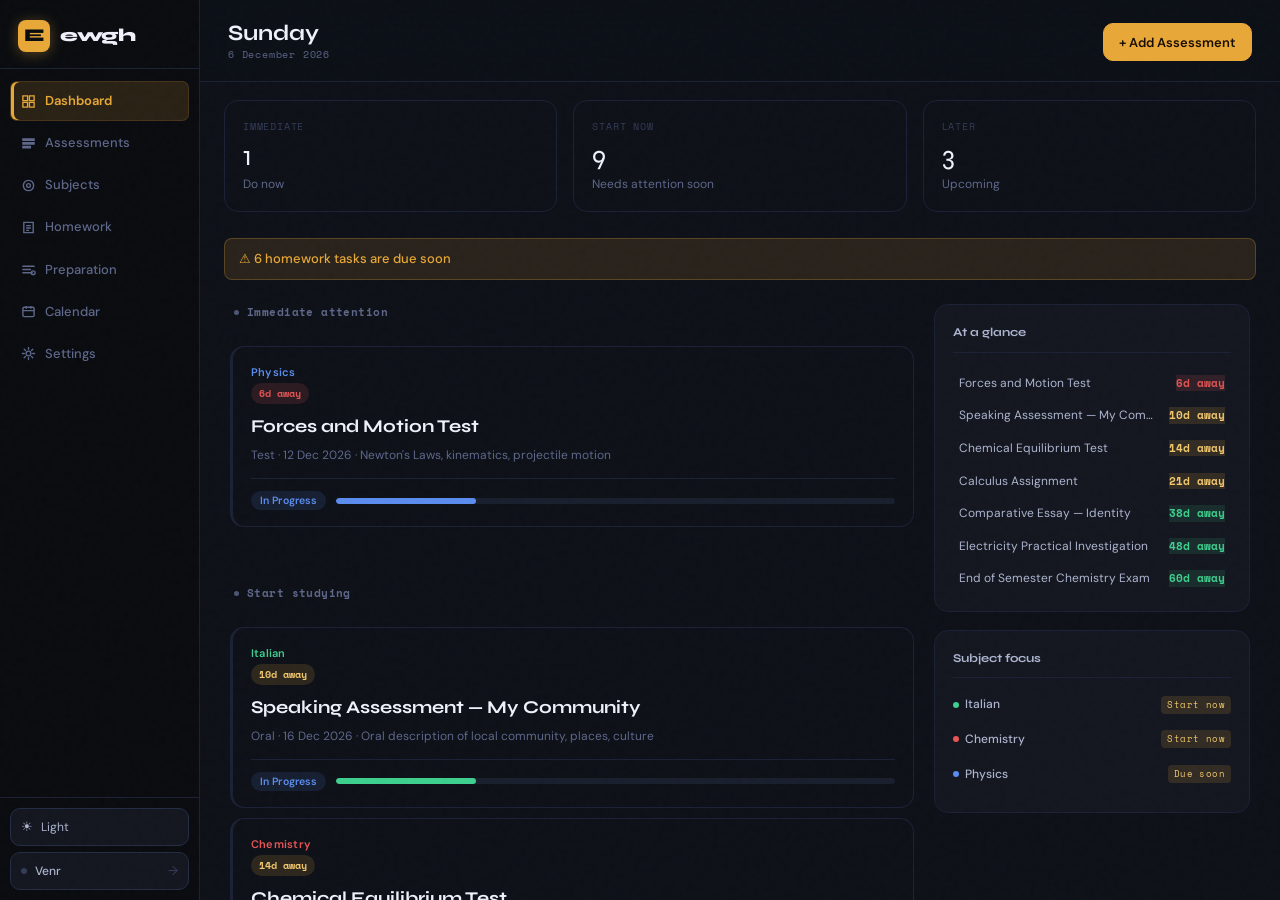
==== commit cdd5a0fd: "Refine page rhythm and card hierarchy across core views" ====
--- a/index.html
+++ b/index.html
@@ -72,7 +72,7 @@
 
   <!-- ── DASHBOARD ────────────────────────────────────── -->
   <section id="view-dashboard" class="view active">
-    <header class="topbar">
+    <header class="topbar rhythm-primary">
       <div>
         <div class="topbar-day" id="hdr-day"></div>
         <div class="topbar-date" id="hdr-date"></div>
@@ -83,31 +83,31 @@
     </header>
 
 
-    <div class="dash-summary" id="dash-summary"></div>
+    <div class="dash-summary rhythm-secondary" id="dash-summary"></div>
 
     <div id="alert-banner" class="alert-strip hidden"></div>
     <div id="almost-due-banner" class="alert-strip alert-strip-amber hidden"></div>
 
-    <div class="dash-layout">
+    <div class="dash-layout rhythm-tertiary">
       <div class="dash-feed">
 
         <div class="feed-group">
           <div class="feed-label urgent-label">
-            <span class="feed-dot"></span>IMMEDIATE ATTENTION
+            <span class="feed-dot"></span>Immediate attention
           </div>
           <div id="do-now-list" class="card-stack"></div>
         </div>
 
         <div class="feed-group">
           <div class="feed-label warn-label">
-            <span class="feed-dot"></span>START STUDYING
+            <span class="feed-dot"></span>Start studying
           </div>
           <div id="coming-soon-list" class="card-stack"></div>
         </div>
 
         <div class="feed-group">
           <div class="feed-label dim-label">
-            <span class="feed-dot"></span>COMING UP LATER
+            <span class="feed-dot"></span>Coming up later
           </div>
           <div id="later-list" class="card-stack"></div>
         </div>
@@ -129,7 +129,7 @@
 
   <!-- ── ASSESSMENTS ──────────────────────────────────── -->
   <section id="view-assessments" class="view">
-    <header class="topbar">
+    <header class="topbar rhythm-primary">
       <div>
         <h1 class="page-title">Assessments</h1>
         <div class="page-sub" id="assessment-count-label"></div>
@@ -149,12 +149,12 @@
       </div>
     </header>
     
-    <div id="assessments-grid" class="a-grid"></div>
+    <div id="assessments-grid" class="a-grid rhythm-tertiary"></div>
   </section>
 
   <!-- ── SUBJECTS ─────────────────────────────────────── -->
   <section id="view-subjects" class="view">
-    <header class="topbar">
+    <header class="topbar rhythm-primary">
       <div><h1 class="page-title">Subjects</h1></div>
       <div class="topbar-right">
         <button class="btn btn-outline" onclick="openAddSubjectModal()">+ Add Subject</button>
@@ -172,8 +172,8 @@
       </div>
       <div class="topbar-right"></div>
     </header>
-    <div class="summary-strip" id="homework-summary"></div>
-    <div id="homework-grid" class="hw-grid"></div>
+    <div class="summary-strip rhythm-secondary" id="homework-summary"></div>
+    <div id="homework-grid" class="hw-grid rhythm-tertiary"></div>
   </section>
 
   <!-- ── PREPARATION ─────────────────────────────────── -->
--- a/style.css
+++ b/style.css
@@ -1692,7 +1692,7 @@
 
 /* close button rotate on hover */
 .close-btn { transition: background .13s, color .13s, transform .15s; }
-.close-btn:hover { transform: scale(1.12) rotate(6deg); }
+.close-btn:hover { transform: scale(1.04); }
 
 /* progress buttons: lift on hover */
 .prog-btn { transition: all .13s; }
@@ -1837,72 +1837,70 @@
 
 
 /* ===== Dashboard spacing hotfix pass ===== */
-.topbar{
+#view-dashboard > .topbar{
   padding: 22px 28px 18px !important;
 }
-.dashboard-intro{
+#view-dashboard .dashboard-intro{
   margin: 4px 0 22px !important;
 }
-.dash-layout{
+#view-dashboard .dash-layout{
   grid-template-columns: minmax(0, 1fr) 316px !important;
   gap: 20px !important;
   padding: 24px 30px 32px !important;
 }
-.dash-feed{
+#view-dashboard .dash-feed{
   gap: 36px !important;
 }
-.dash-rail{
+#view-dashboard .dash-rail{
   gap: 18px !important;
 }
-.dash-summary,
-.summary-strip{
+#view-dashboard .dash-summary{
   gap: 16px !important;
   margin: 0 0 26px !important;
   padding: 0 24px !important;
   box-sizing: border-box !important;
 }
-.summary-card,
-.summary-pill{
+#view-dashboard .summary-card{
   padding: 18px 18px !important;
 }
-.feed-group{
+#view-dashboard .feed-group{
   gap: 14px !important;
   margin-bottom: 22px !important;
 }
-.feed-label{
+#view-dashboard .feed-label{
   padding: 0 4px 12px !important;
 }
-.empty-box{
+#view-dashboard .card-stack .empty-box{
   padding: 28px 20px !important;
 }
-.task-card{
+#view-dashboard .task-card{
   padding: 18px 18px 16px !important;
 }
-.tc-head-clean{
+#view-dashboard .tc-head-clean{
   margin-bottom: 12px !important;
 }
-.tc-title-row{
+#view-dashboard .tc-title-row{
   margin-bottom: 8px !important;
 }
-.tc-sub-clean{
+#view-dashboard .tc-sub-clean{
   margin-bottom: 2px;
 }
-.tc-foot-clean{
+#view-dashboard .tc-foot-clean{
   margin-top: 14px !important;
   padding-top: 12px !important;
 }
-.rail-card{
+#view-dashboard .rail-card{
   padding: 18px 18px 16px !important;
   gap: 12px !important;
 }
-.rail-title{
+#view-dashboard .rail-title{
   padding-bottom: 10px !important;
   margin-bottom: 2px !important;
 }
-.radar-row{
+#view-dashboard .radar-row{
   padding: 7px 6px !important;
 }
-.focus-row{
+#view-dashboard .focus-row{
   gap: 6px !important;
   margin-bottom: 10px !important;
   padding: 3px 0 !important;
@@ -2286,7 +2284,9 @@
 }
 .hw-inline-date-label:hover{color:var(--t2);background:var(--bg-3)}
 .hw-inline-date-label.visible{display:inline}
-@media (max-width: 520px){\n  .hw-inline-date{width:100%;min-width:0}\n}
+@media (max-width: 520px){
+  .hw-inline-date{width:100%;min-width:0}
+}
 
 /* ── PREPARATION VIEW ──────────────────────────────────────────── */
 
@@ -3028,3 +3028,209 @@
 #view-assessments .a-section-plain .a-section-sub{
   display:none !important;
 }
+
+@media (prefers-reduced-motion: reduce){
+  *, *::before, *::after{
+    animation-duration: .01ms !important;
+    animation-iteration-count: 1 !important;
+    transition-duration: .01ms !important;
+    scroll-behavior: auto !important;
+  }
+}
+
+/* ===== Cohesive system pass (spacing, components, interactions) ===== */
+:root,
+[data-theme="dark"],
+[data-theme="light"] {
+  --space-1: 6px;
+  --space-2: 10px;
+  --space-3: 14px;
+  --space-4: 18px;
+  --space-5: 24px;
+  --space-6: 30px;
+  --radius-sm: 10px;
+  --radius-md: 14px;
+  --radius-lg: 18px;
+  --motion-fast: .16s;
+  --motion-base: .2s;
+  --motion-ease: cubic-bezier(.2,.8,.2,1);
+}
+
+/* Shared section gutters and vertical rhythm */
+:is(.dash-layout, .a-grid, .s-grid, .hw-board, .prep-body, .prep-detail-body, .cal-shell, .settings-wrap) {
+  padding-left: var(--space-5) !important;
+  padding-right: var(--space-5) !important;
+}
+
+:is(.dash-summary, .summary-strip) {
+  gap: var(--space-3) !important;
+  margin-bottom: var(--space-5) !important;
+}
+
+/* Card family normalization */
+:is(.summary-card, .summary-pill, .task-card, .rail-card, .a-card, .s-card, .settings-card, .hw-subject-card, .prep-card, .prep-section-card, .cal-main, .cal-panel, .dialog) {
+  border-radius: var(--radius-md) !important;
+  transition:
+    border-color var(--motion-fast) var(--motion-ease),
+    background var(--motion-fast) var(--motion-ease),
+    transform var(--motion-fast) var(--motion-ease),
+    box-shadow var(--motion-fast) var(--motion-ease);
+}
+
+:is(.task-card, .rail-card, .a-card, .settings-card, .hw-subject-card, .prep-card, .prep-section-card) {
+  border: 1px solid var(--line) !important;
+}
+
+:is(.task-card, .rail-card, .a-card, .settings-card, .hw-subject-card, .prep-card, .prep-section-card) > :last-child {
+  margin-bottom: 0;
+}
+
+/* Unified controls */
+:is(.btn, .sel, .finput, .settings-num, .theme-btn, .venr-link, .s-edit-btn, .s-del-btn, .hw-add-btn, .hw-show-completed, .prep-prog-btn) {
+  min-height: 38px;
+  border-radius: var(--radius-sm) !important;
+  transition:
+    background var(--motion-fast) var(--motion-ease),
+    border-color var(--motion-fast) var(--motion-ease),
+    color var(--motion-fast) var(--motion-ease),
+    transform var(--motion-fast) var(--motion-ease);
+}
+
+:is(.btn, .theme-btn, .venr-link, .s-edit-btn, .s-del-btn, .hw-add-btn, .prep-prog-btn):hover {
+  transform: translateY(-1px);
+}
+
+:is(.btn:active, .theme-btn:active, .venr-link:active, .s-edit-btn:active, .s-del-btn:active, .hw-add-btn:active, .prep-prog-btn:active) {
+  transform: translateY(0);
+}
+
+/* Typography hierarchy alignment */
+.page-title,
+.a-section-title,
+.rail-title,
+.settings-title,
+.prep-sc-title {
+  letter-spacing: 0;
+}
+
+.page-sub,
+.summary-sub,
+.settings-sub,
+.a-topic,
+.tc-sub,
+.prep-card-meta {
+  line-height: 1.5;
+}
+
+/* Keep dense views readable */
+.feed-group,
+.a-section,
+.prep-section {
+  margin-bottom: var(--space-4) !important;
+}
+
+@media (max-width: 760px) {
+  :is(.dash-layout, .a-grid, .s-grid, .hw-board, .prep-body, .prep-detail-body, .cal-shell, .settings-wrap) {
+    padding-left: var(--space-4) !important;
+    padding-right: var(--space-4) !important;
+  }
+}
+
+/* ===== Rhythm + hierarchy pass ===== */
+.rhythm-primary {
+  margin-bottom: var(--space-4);
+}
+.rhythm-secondary {
+  margin-bottom: var(--space-5) !important;
+}
+.rhythm-tertiary {
+  margin-top: 0;
+}
+
+/* Section labels: reduce shouting */
+.feed-label {
+  font-size: 10.5px !important;
+  font-weight: 600 !important;
+  letter-spacing: .04em !important;
+  text-transform: none !important;
+  color: var(--t2) !important;
+}
+.urgent-label,
+.warn-label,
+.dim-label {
+  color: var(--t2) !important;
+}
+.feed-dot {
+  opacity: .8;
+}
+
+/* One urgency mechanism: accent edge + chip only */
+.task-card {
+  background-image: none !important;
+  box-shadow: none !important;
+}
+.task-card.v-urgent,
+.task-card.v-warning,
+.task-card.v-upcoming {
+  border-left-width: 3px !important;
+}
+[data-theme="dark"] .task-card.v-urgent,
+[data-theme="dark"] .task-card.v-warning {
+  box-shadow: none !important;
+}
+
+/* Card header composition consistency */
+.tc-head-clean,
+.a-head-clean {
+  display: flex;
+  flex-direction: column;
+  align-items: flex-start;
+  gap: 4px;
+  margin-bottom: 8px !important;
+}
+.tc-title-row,
+.a-title {
+  order: 1;
+}
+.tc-sub-clean,
+.a-subline {
+  order: 2;
+  margin-top: 0 !important;
+}
+.tc-foot-clean,
+.a-foot.clean {
+  order: 3;
+  margin-top: 12px !important;
+}
+
+/* Homework cards: title, metadata line, then status row */
+.hw-card-edit-wrap {
+  display: grid !important;
+  grid-template-columns: 1fr;
+  gap: 6px !important;
+}
+.hw-card-title-wrap {
+  order: 1;
+}
+.hw-card-meta {
+  order: 2;
+  margin-top: 2px;
+}
+.hw-card-date-wrap {
+  order: 3;
+  justify-content: flex-start;
+  margin-top: 2px;
+}
+
+/* One primary CTA per page section (topbar primary keeps emphasis) */
+.btn-primary {
+  background: var(--bg-2) !important;
+  border: 1px solid var(--line-mid) !important;
+  color: var(--t1) !important;
+}
+.rhythm-primary .btn-primary,
+.dialog .btn-primary {
+  background: var(--amber) !important;
+  border-color: var(--amber) !important;
+  color: #1a0e00 !important;
+}
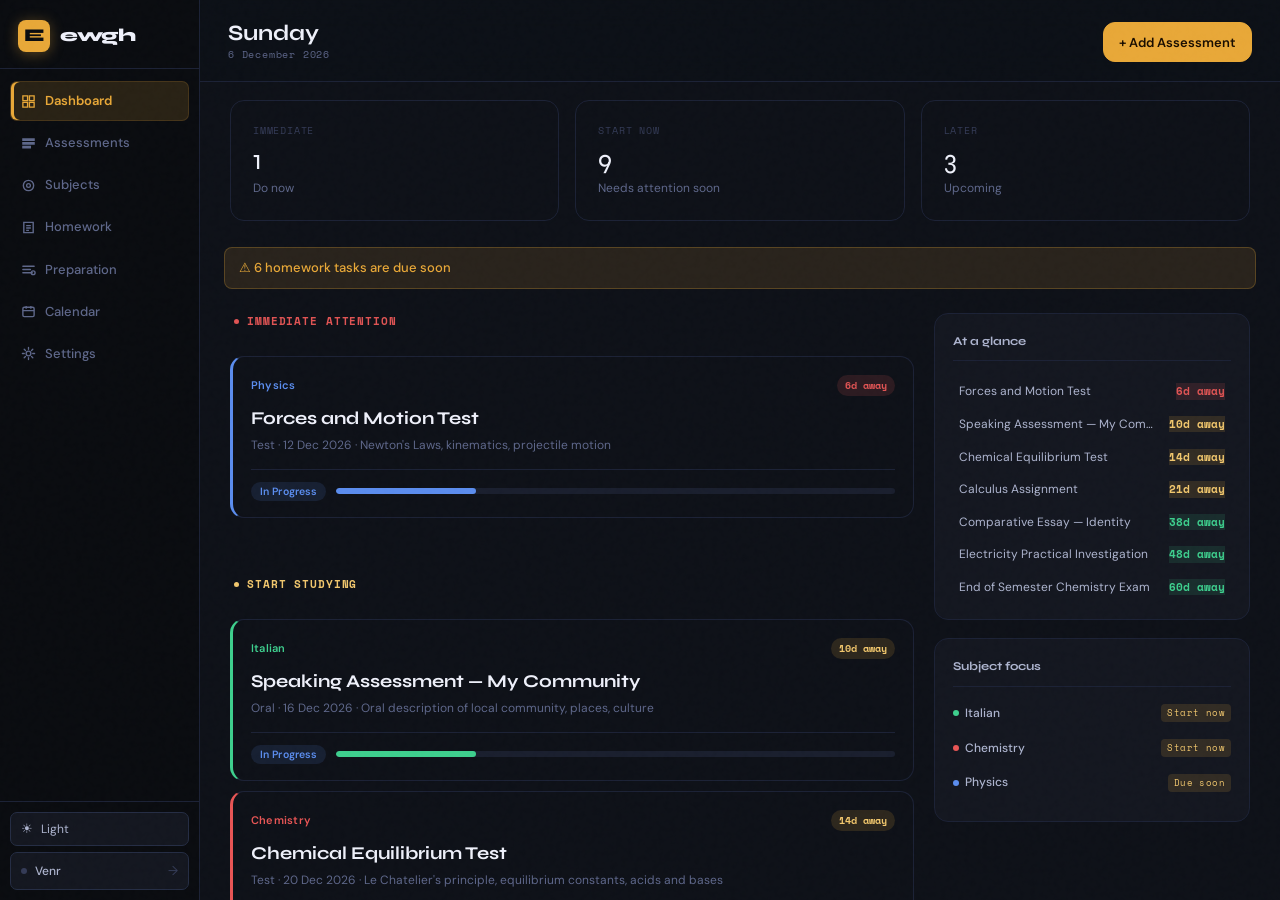
==== commit e54e053d: "Add files via upload" ====
--- a/index.html
+++ b/index.html
@@ -72,7 +72,7 @@
 
   <!-- ── DASHBOARD ────────────────────────────────────── -->
   <section id="view-dashboard" class="view active">
-    <header class="topbar rhythm-primary">
+    <header class="topbar">
       <div>
         <div class="topbar-day" id="hdr-day"></div>
         <div class="topbar-date" id="hdr-date"></div>
@@ -83,31 +83,31 @@
     </header>
 
 
-    <div class="dash-summary rhythm-secondary" id="dash-summary"></div>
+    <div class="dash-summary" id="dash-summary"></div>
 
     <div id="alert-banner" class="alert-strip hidden"></div>
     <div id="almost-due-banner" class="alert-strip alert-strip-amber hidden"></div>
 
-    <div class="dash-layout rhythm-tertiary">
+    <div class="dash-layout">
       <div class="dash-feed">
 
         <div class="feed-group">
           <div class="feed-label urgent-label">
-            <span class="feed-dot"></span>Immediate attention
+            <span class="feed-dot"></span>IMMEDIATE ATTENTION
           </div>
           <div id="do-now-list" class="card-stack"></div>
         </div>
 
         <div class="feed-group">
           <div class="feed-label warn-label">
-            <span class="feed-dot"></span>Start studying
+            <span class="feed-dot"></span>START STUDYING
           </div>
           <div id="coming-soon-list" class="card-stack"></div>
         </div>
 
         <div class="feed-group">
           <div class="feed-label dim-label">
-            <span class="feed-dot"></span>Coming up later
+            <span class="feed-dot"></span>COMING UP LATER
           </div>
           <div id="later-list" class="card-stack"></div>
         </div>
@@ -129,7 +129,7 @@
 
   <!-- ── ASSESSMENTS ──────────────────────────────────── -->
   <section id="view-assessments" class="view">
-    <header class="topbar rhythm-primary">
+    <header class="topbar">
       <div>
         <h1 class="page-title">Assessments</h1>
         <div class="page-sub" id="assessment-count-label"></div>
@@ -149,12 +149,12 @@
       </div>
     </header>
     
-    <div id="assessments-grid" class="a-grid rhythm-tertiary"></div>
+    <div id="assessments-grid" class="a-grid"></div>
   </section>
 
   <!-- ── SUBJECTS ─────────────────────────────────────── -->
   <section id="view-subjects" class="view">
-    <header class="topbar rhythm-primary">
+    <header class="topbar">
       <div><h1 class="page-title">Subjects</h1></div>
       <div class="topbar-right">
         <button class="btn btn-outline" onclick="openAddSubjectModal()">+ Add Subject</button>
@@ -172,8 +172,8 @@
       </div>
       <div class="topbar-right"></div>
     </header>
-    <div class="summary-strip rhythm-secondary" id="homework-summary"></div>
-    <div id="homework-grid" class="hw-grid rhythm-tertiary"></div>
+    <div class="summary-strip" id="homework-summary"></div>
+    <div id="homework-grid" class="hw-grid"></div>
   </section>
 
   <!-- ── PREPARATION ─────────────────────────────────── -->
--- a/style.css
+++ b/style.css
@@ -1692,7 +1692,7 @@
 
 /* close button rotate on hover */
 .close-btn { transition: background .13s, color .13s, transform .15s; }
-.close-btn:hover { transform: scale(1.04); }
+.close-btn:hover { transform: scale(1.12) rotate(6deg); }
 
 /* progress buttons: lift on hover */
 .prog-btn { transition: all .13s; }
@@ -1837,70 +1837,72 @@
 
 
 /* ===== Dashboard spacing hotfix pass ===== */
-#view-dashboard > .topbar{
+.topbar{
   padding: 22px 28px 18px !important;
 }
-#view-dashboard .dashboard-intro{
+.dashboard-intro{
   margin: 4px 0 22px !important;
 }
-#view-dashboard .dash-layout{
+.dash-layout{
   grid-template-columns: minmax(0, 1fr) 316px !important;
   gap: 20px !important;
   padding: 24px 30px 32px !important;
 }
-#view-dashboard .dash-feed{
+.dash-feed{
   gap: 36px !important;
 }
-#view-dashboard .dash-rail{
+.dash-rail{
   gap: 18px !important;
 }
-#view-dashboard .dash-summary{
+.dash-summary,
+.summary-strip{
   gap: 16px !important;
   margin: 0 0 26px !important;
   padding: 0 24px !important;
   box-sizing: border-box !important;
 }
-#view-dashboard .summary-card{
+.summary-card,
+.summary-pill{
   padding: 18px 18px !important;
 }
-#view-dashboard .feed-group{
+.feed-group{
   gap: 14px !important;
   margin-bottom: 22px !important;
 }
-#view-dashboard .feed-label{
+.feed-label{
   padding: 0 4px 12px !important;
 }
-#view-dashboard .card-stack .empty-box{
+.empty-box{
   padding: 28px 20px !important;
 }
-#view-dashboard .task-card{
+.task-card{
   padding: 18px 18px 16px !important;
 }
-#view-dashboard .tc-head-clean{
+.tc-head-clean{
   margin-bottom: 12px !important;
 }
-#view-dashboard .tc-title-row{
+.tc-title-row{
   margin-bottom: 8px !important;
 }
-#view-dashboard .tc-sub-clean{
+.tc-sub-clean{
   margin-bottom: 2px;
 }
-#view-dashboard .tc-foot-clean{
+.tc-foot-clean{
   margin-top: 14px !important;
   padding-top: 12px !important;
 }
-#view-dashboard .rail-card{
+.rail-card{
   padding: 18px 18px 16px !important;
   gap: 12px !important;
 }
-#view-dashboard .rail-title{
+.rail-title{
   padding-bottom: 10px !important;
   margin-bottom: 2px !important;
 }
-#view-dashboard .radar-row{
+.radar-row{
   padding: 7px 6px !important;
 }
-#view-dashboard .focus-row{
+.focus-row{
   gap: 6px !important;
   margin-bottom: 10px !important;
   padding: 3px 0 !important;
@@ -2284,9 +2286,7 @@
 }
 .hw-inline-date-label:hover{color:var(--t2);background:var(--bg-3)}
 .hw-inline-date-label.visible{display:inline}
-@media (max-width: 520px){
-  .hw-inline-date{width:100%;min-width:0}
-}
+@media (max-width: 520px){\n  .hw-inline-date{width:100%;min-width:0}\n}
 
 /* ── PREPARATION VIEW ──────────────────────────────────────────── */
 
@@ -3028,209 +3028,3 @@
 #view-assessments .a-section-plain .a-section-sub{
   display:none !important;
 }
-
-@media (prefers-reduced-motion: reduce){
-  *, *::before, *::after{
-    animation-duration: .01ms !important;
-    animation-iteration-count: 1 !important;
-    transition-duration: .01ms !important;
-    scroll-behavior: auto !important;
-  }
-}
-
-/* ===== Cohesive system pass (spacing, components, interactions) ===== */
-:root,
-[data-theme="dark"],
-[data-theme="light"] {
-  --space-1: 6px;
-  --space-2: 10px;
-  --space-3: 14px;
-  --space-4: 18px;
-  --space-5: 24px;
-  --space-6: 30px;
-  --radius-sm: 10px;
-  --radius-md: 14px;
-  --radius-lg: 18px;
-  --motion-fast: .16s;
-  --motion-base: .2s;
-  --motion-ease: cubic-bezier(.2,.8,.2,1);
-}
-
-/* Shared section gutters and vertical rhythm */
-:is(.dash-layout, .a-grid, .s-grid, .hw-board, .prep-body, .prep-detail-body, .cal-shell, .settings-wrap) {
-  padding-left: var(--space-5) !important;
-  padding-right: var(--space-5) !important;
-}
-
-:is(.dash-summary, .summary-strip) {
-  gap: var(--space-3) !important;
-  margin-bottom: var(--space-5) !important;
-}
-
-/* Card family normalization */
-:is(.summary-card, .summary-pill, .task-card, .rail-card, .a-card, .s-card, .settings-card, .hw-subject-card, .prep-card, .prep-section-card, .cal-main, .cal-panel, .dialog) {
-  border-radius: var(--radius-md) !important;
-  transition:
-    border-color var(--motion-fast) var(--motion-ease),
-    background var(--motion-fast) var(--motion-ease),
-    transform var(--motion-fast) var(--motion-ease),
-    box-shadow var(--motion-fast) var(--motion-ease);
-}
-
-:is(.task-card, .rail-card, .a-card, .settings-card, .hw-subject-card, .prep-card, .prep-section-card) {
-  border: 1px solid var(--line) !important;
-}
-
-:is(.task-card, .rail-card, .a-card, .settings-card, .hw-subject-card, .prep-card, .prep-section-card) > :last-child {
-  margin-bottom: 0;
-}
-
-/* Unified controls */
-:is(.btn, .sel, .finput, .settings-num, .theme-btn, .venr-link, .s-edit-btn, .s-del-btn, .hw-add-btn, .hw-show-completed, .prep-prog-btn) {
-  min-height: 38px;
-  border-radius: var(--radius-sm) !important;
-  transition:
-    background var(--motion-fast) var(--motion-ease),
-    border-color var(--motion-fast) var(--motion-ease),
-    color var(--motion-fast) var(--motion-ease),
-    transform var(--motion-fast) var(--motion-ease);
-}
-
-:is(.btn, .theme-btn, .venr-link, .s-edit-btn, .s-del-btn, .hw-add-btn, .prep-prog-btn):hover {
-  transform: translateY(-1px);
-}
-
-:is(.btn:active, .theme-btn:active, .venr-link:active, .s-edit-btn:active, .s-del-btn:active, .hw-add-btn:active, .prep-prog-btn:active) {
-  transform: translateY(0);
-}
-
-/* Typography hierarchy alignment */
-.page-title,
-.a-section-title,
-.rail-title,
-.settings-title,
-.prep-sc-title {
-  letter-spacing: 0;
-}
-
-.page-sub,
-.summary-sub,
-.settings-sub,
-.a-topic,
-.tc-sub,
-.prep-card-meta {
-  line-height: 1.5;
-}
-
-/* Keep dense views readable */
-.feed-group,
-.a-section,
-.prep-section {
-  margin-bottom: var(--space-4) !important;
-}
-
-@media (max-width: 760px) {
-  :is(.dash-layout, .a-grid, .s-grid, .hw-board, .prep-body, .prep-detail-body, .cal-shell, .settings-wrap) {
-    padding-left: var(--space-4) !important;
-    padding-right: var(--space-4) !important;
-  }
-}
-
-/* ===== Rhythm + hierarchy pass ===== */
-.rhythm-primary {
-  margin-bottom: var(--space-4);
-}
-.rhythm-secondary {
-  margin-bottom: var(--space-5) !important;
-}
-.rhythm-tertiary {
-  margin-top: 0;
-}
-
-/* Section labels: reduce shouting */
-.feed-label {
-  font-size: 10.5px !important;
-  font-weight: 600 !important;
-  letter-spacing: .04em !important;
-  text-transform: none !important;
-  color: var(--t2) !important;
-}
-.urgent-label,
-.warn-label,
-.dim-label {
-  color: var(--t2) !important;
-}
-.feed-dot {
-  opacity: .8;
-}
-
-/* One urgency mechanism: accent edge + chip only */
-.task-card {
-  background-image: none !important;
-  box-shadow: none !important;
-}
-.task-card.v-urgent,
-.task-card.v-warning,
-.task-card.v-upcoming {
-  border-left-width: 3px !important;
-}
-[data-theme="dark"] .task-card.v-urgent,
-[data-theme="dark"] .task-card.v-warning {
-  box-shadow: none !important;
-}
-
-/* Card header composition consistency */
-.tc-head-clean,
-.a-head-clean {
-  display: flex;
-  flex-direction: column;
-  align-items: flex-start;
-  gap: 4px;
-  margin-bottom: 8px !important;
-}
-.tc-title-row,
-.a-title {
-  order: 1;
-}
-.tc-sub-clean,
-.a-subline {
-  order: 2;
-  margin-top: 0 !important;
-}
-.tc-foot-clean,
-.a-foot.clean {
-  order: 3;
-  margin-top: 12px !important;
-}
-
-/* Homework cards: title, metadata line, then status row */
-.hw-card-edit-wrap {
-  display: grid !important;
-  grid-template-columns: 1fr;
-  gap: 6px !important;
-}
-.hw-card-title-wrap {
-  order: 1;
-}
-.hw-card-meta {
-  order: 2;
-  margin-top: 2px;
-}
-.hw-card-date-wrap {
-  order: 3;
-  justify-content: flex-start;
-  margin-top: 2px;
-}
-
-/* One primary CTA per page section (topbar primary keeps emphasis) */
-.btn-primary {
-  background: var(--bg-2) !important;
-  border: 1px solid var(--line-mid) !important;
-  color: var(--t1) !important;
-}
-.rhythm-primary .btn-primary,
-.dialog .btn-primary {
-  background: var(--amber) !important;
-  border-color: var(--amber) !important;
-  color: #1a0e00 !important;
-}
